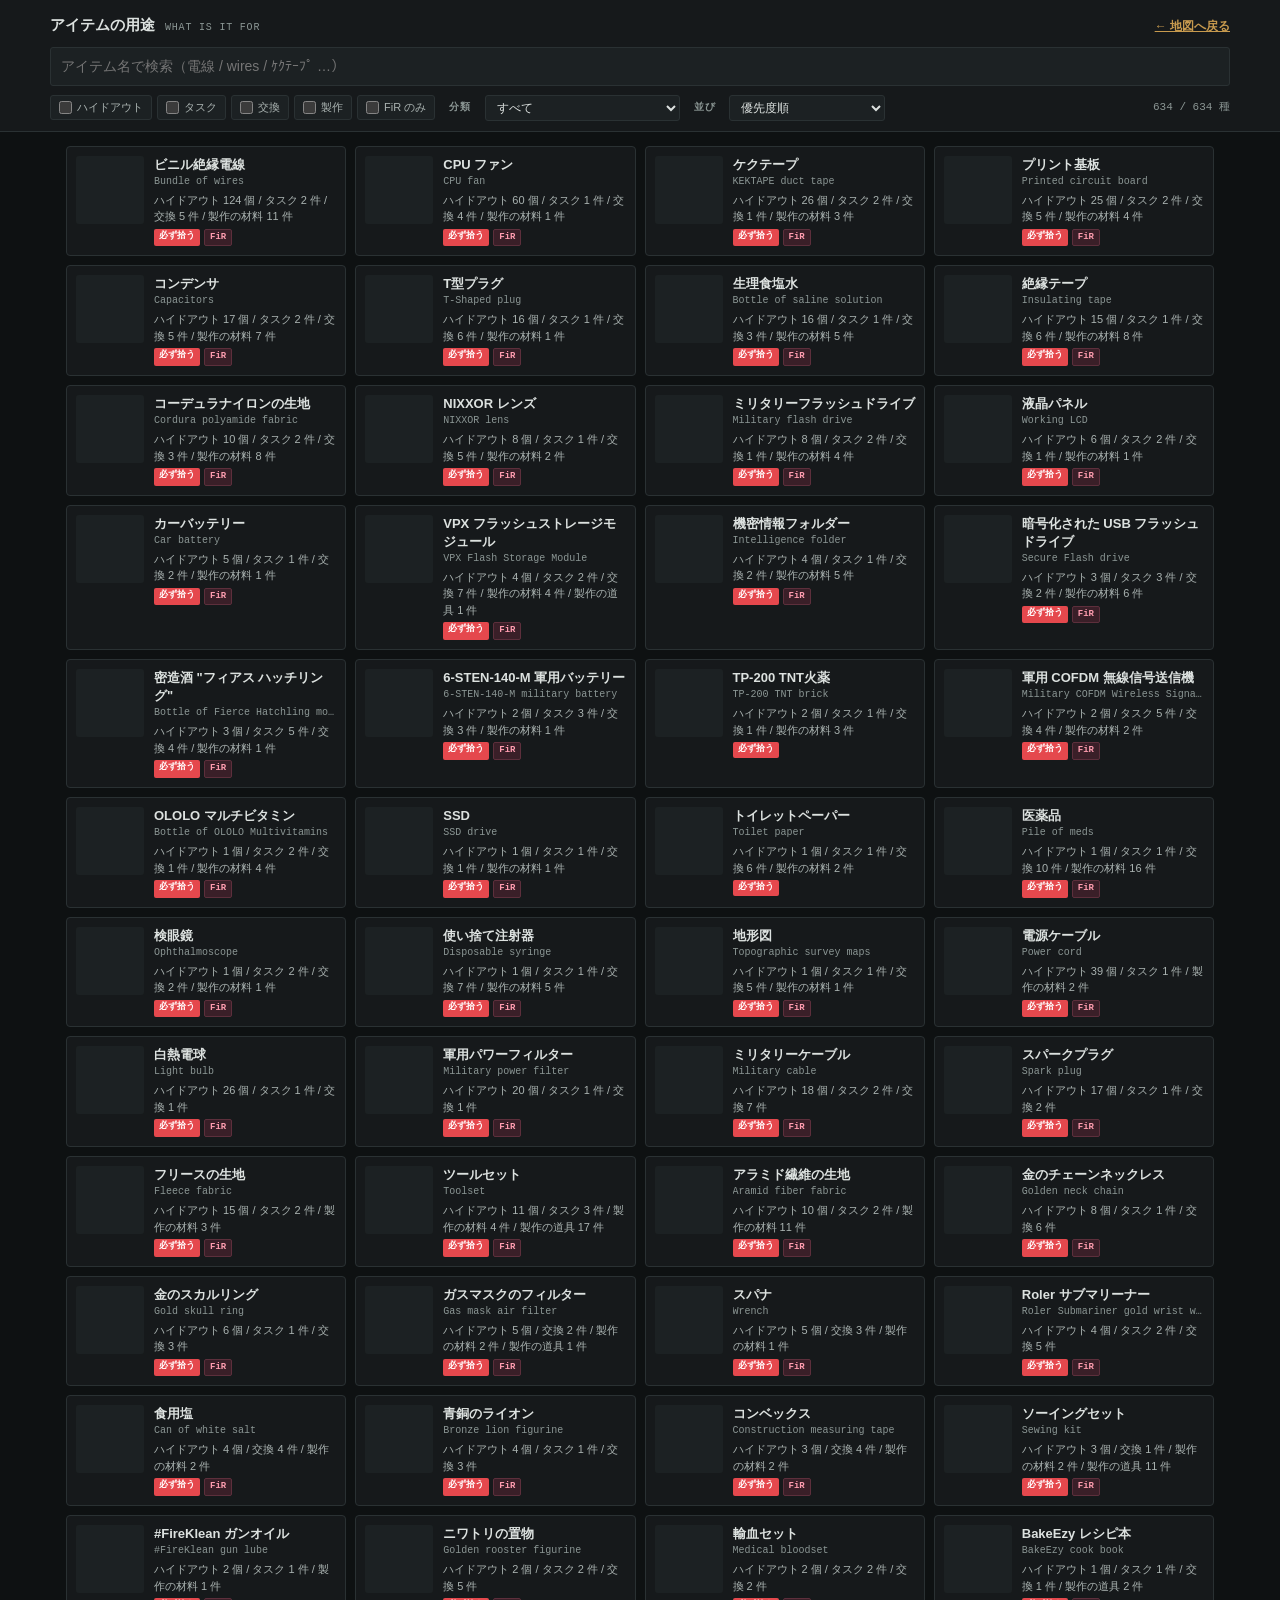
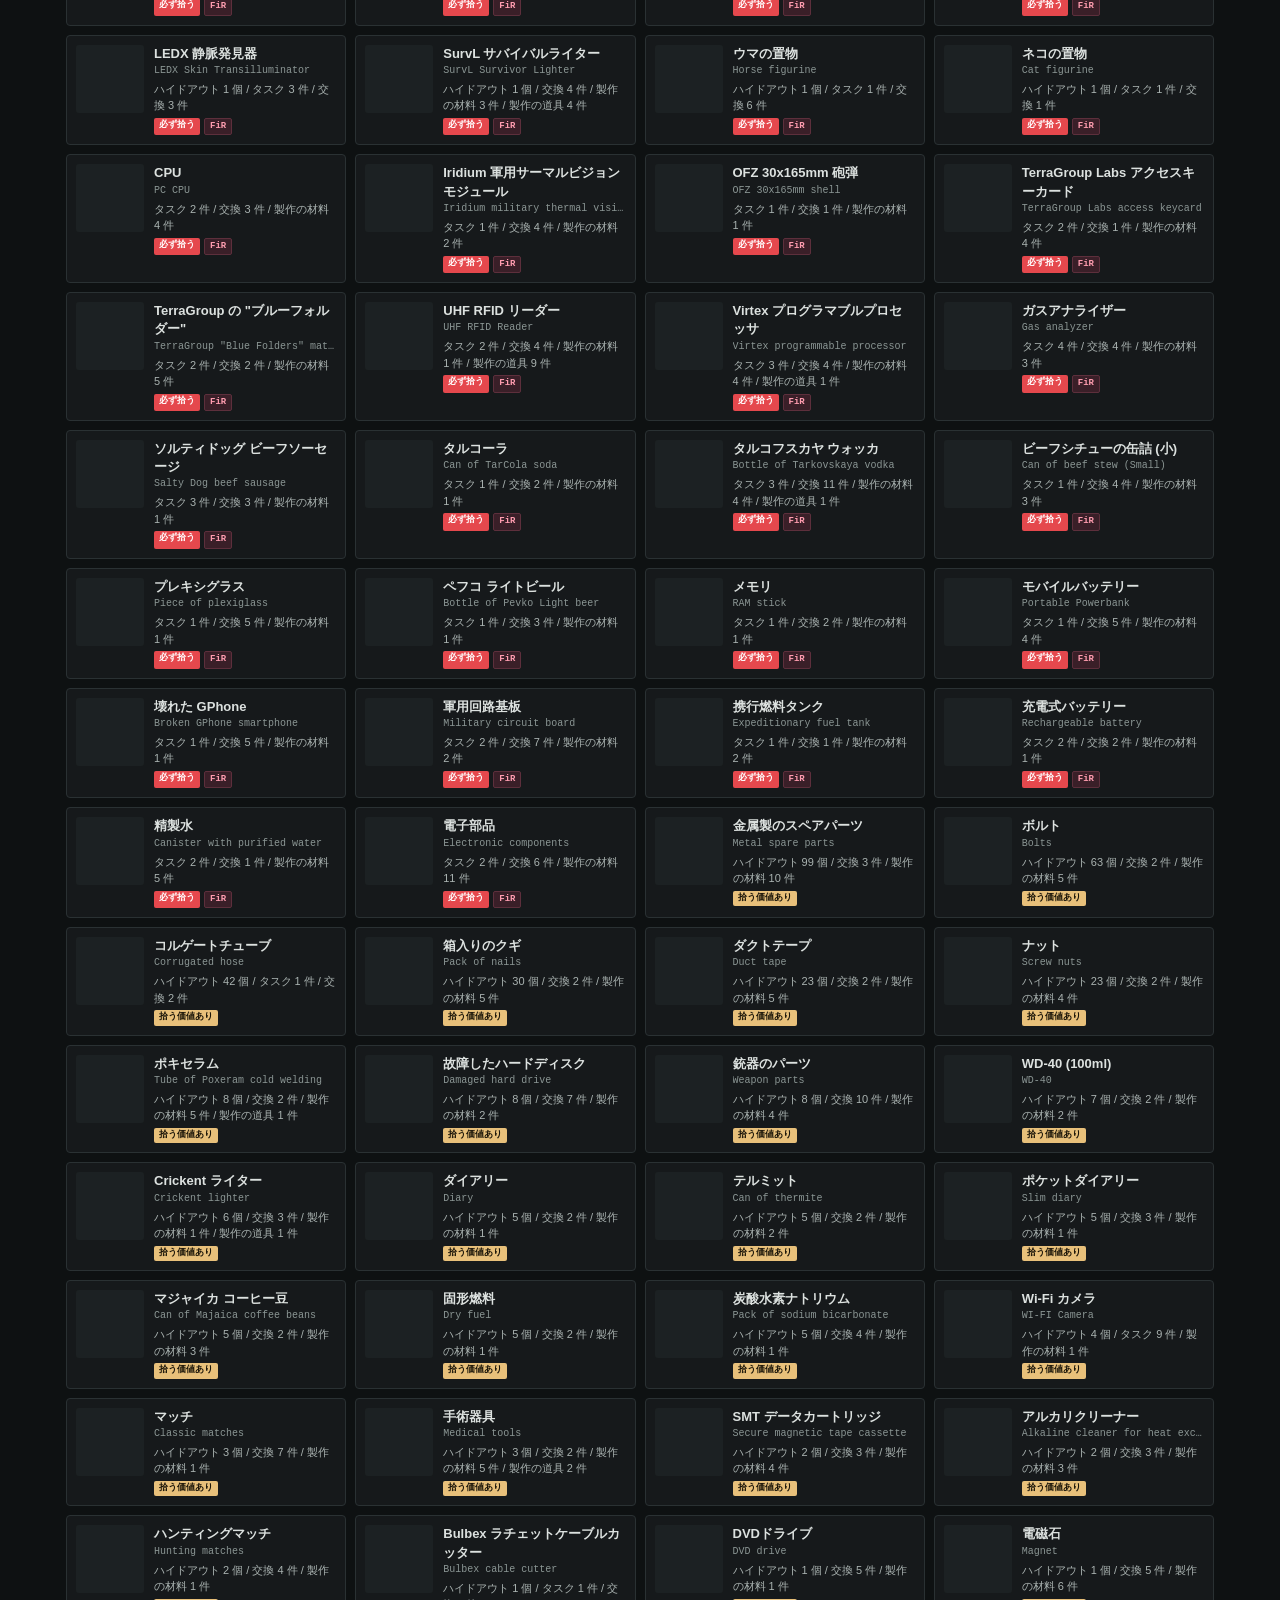
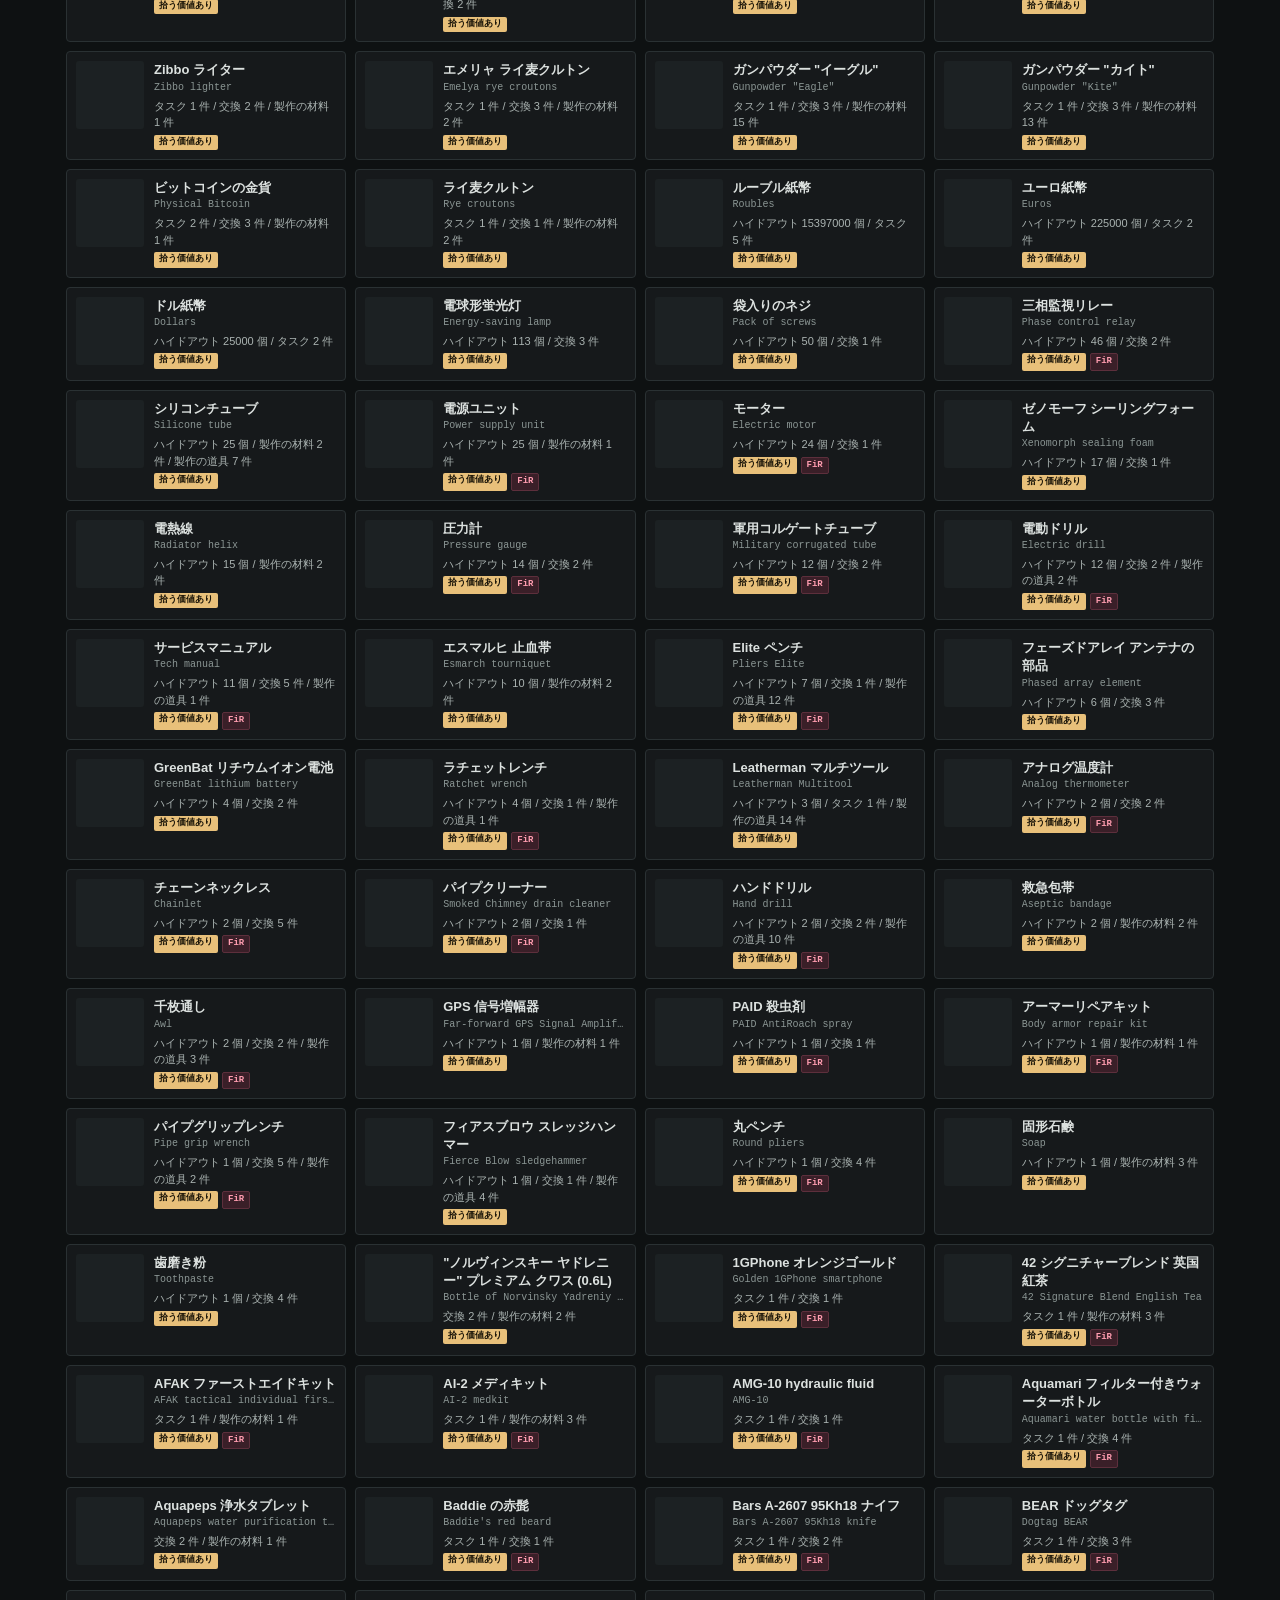
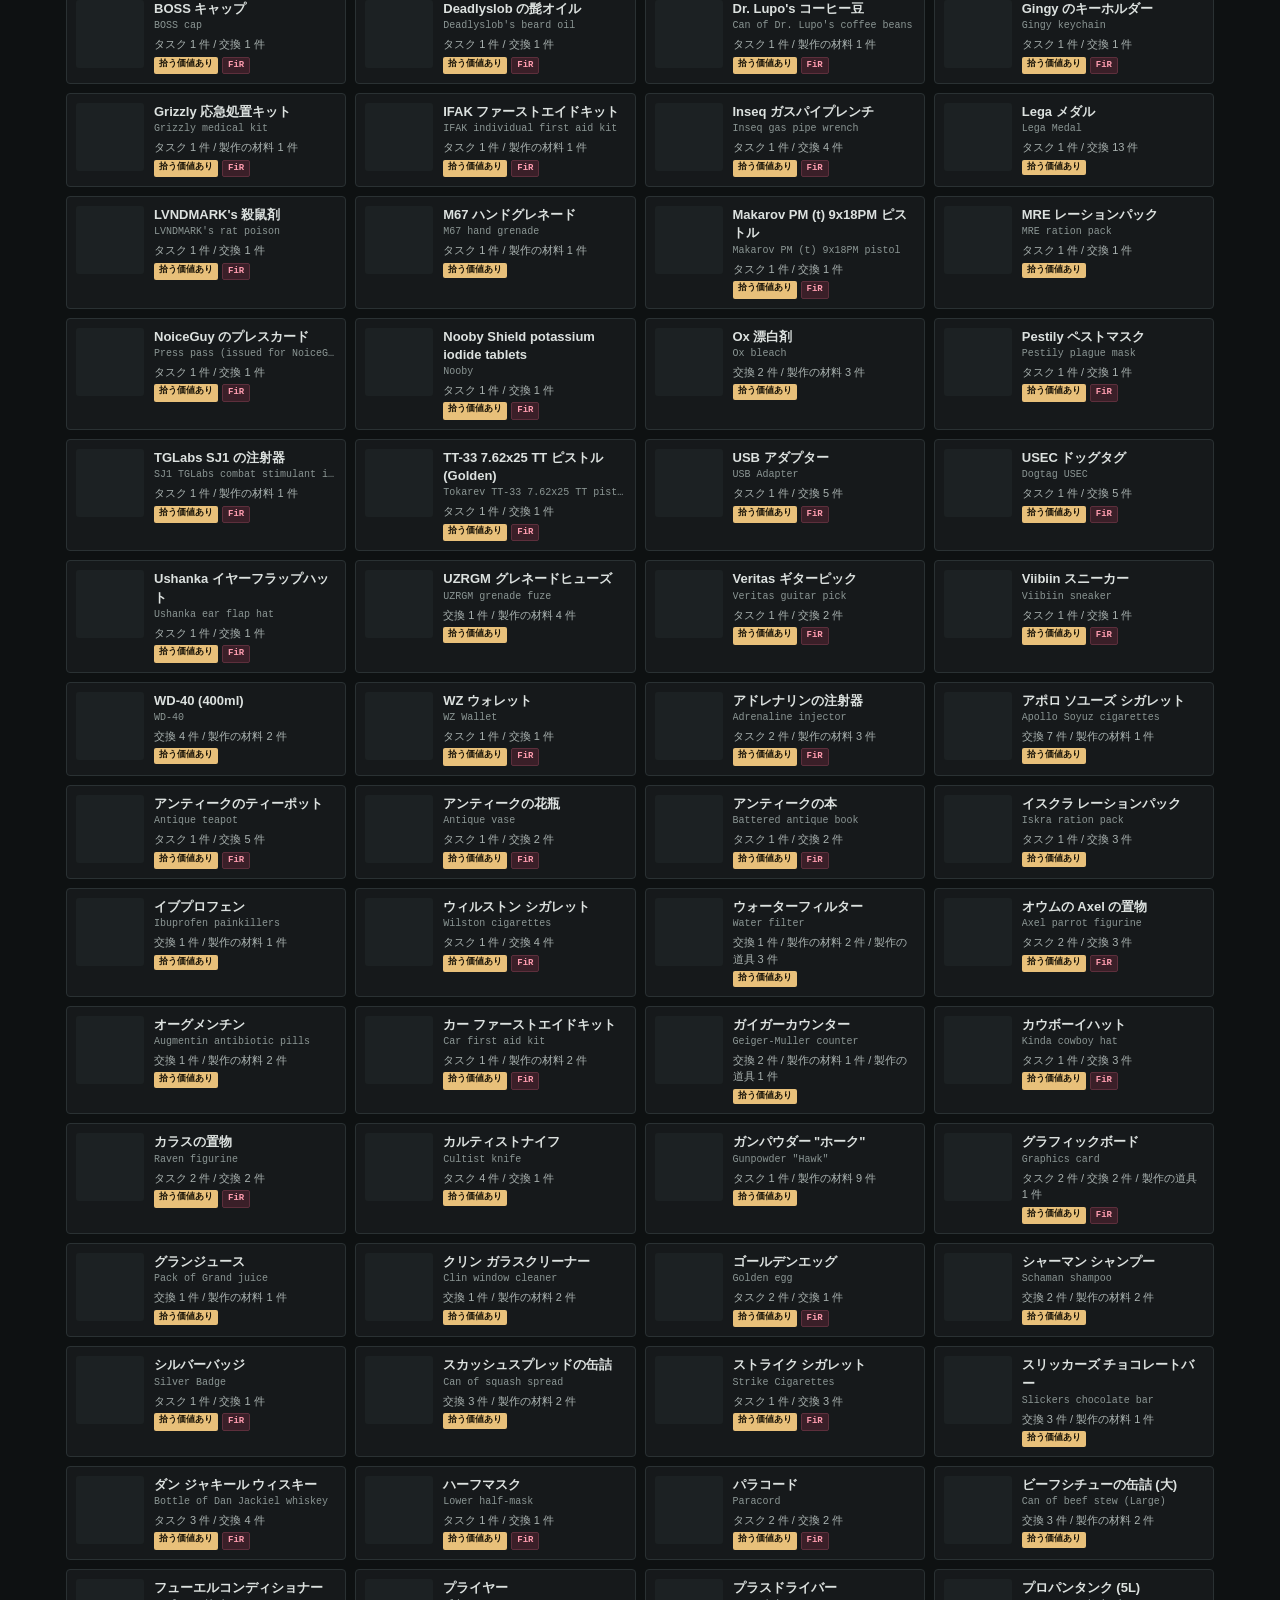
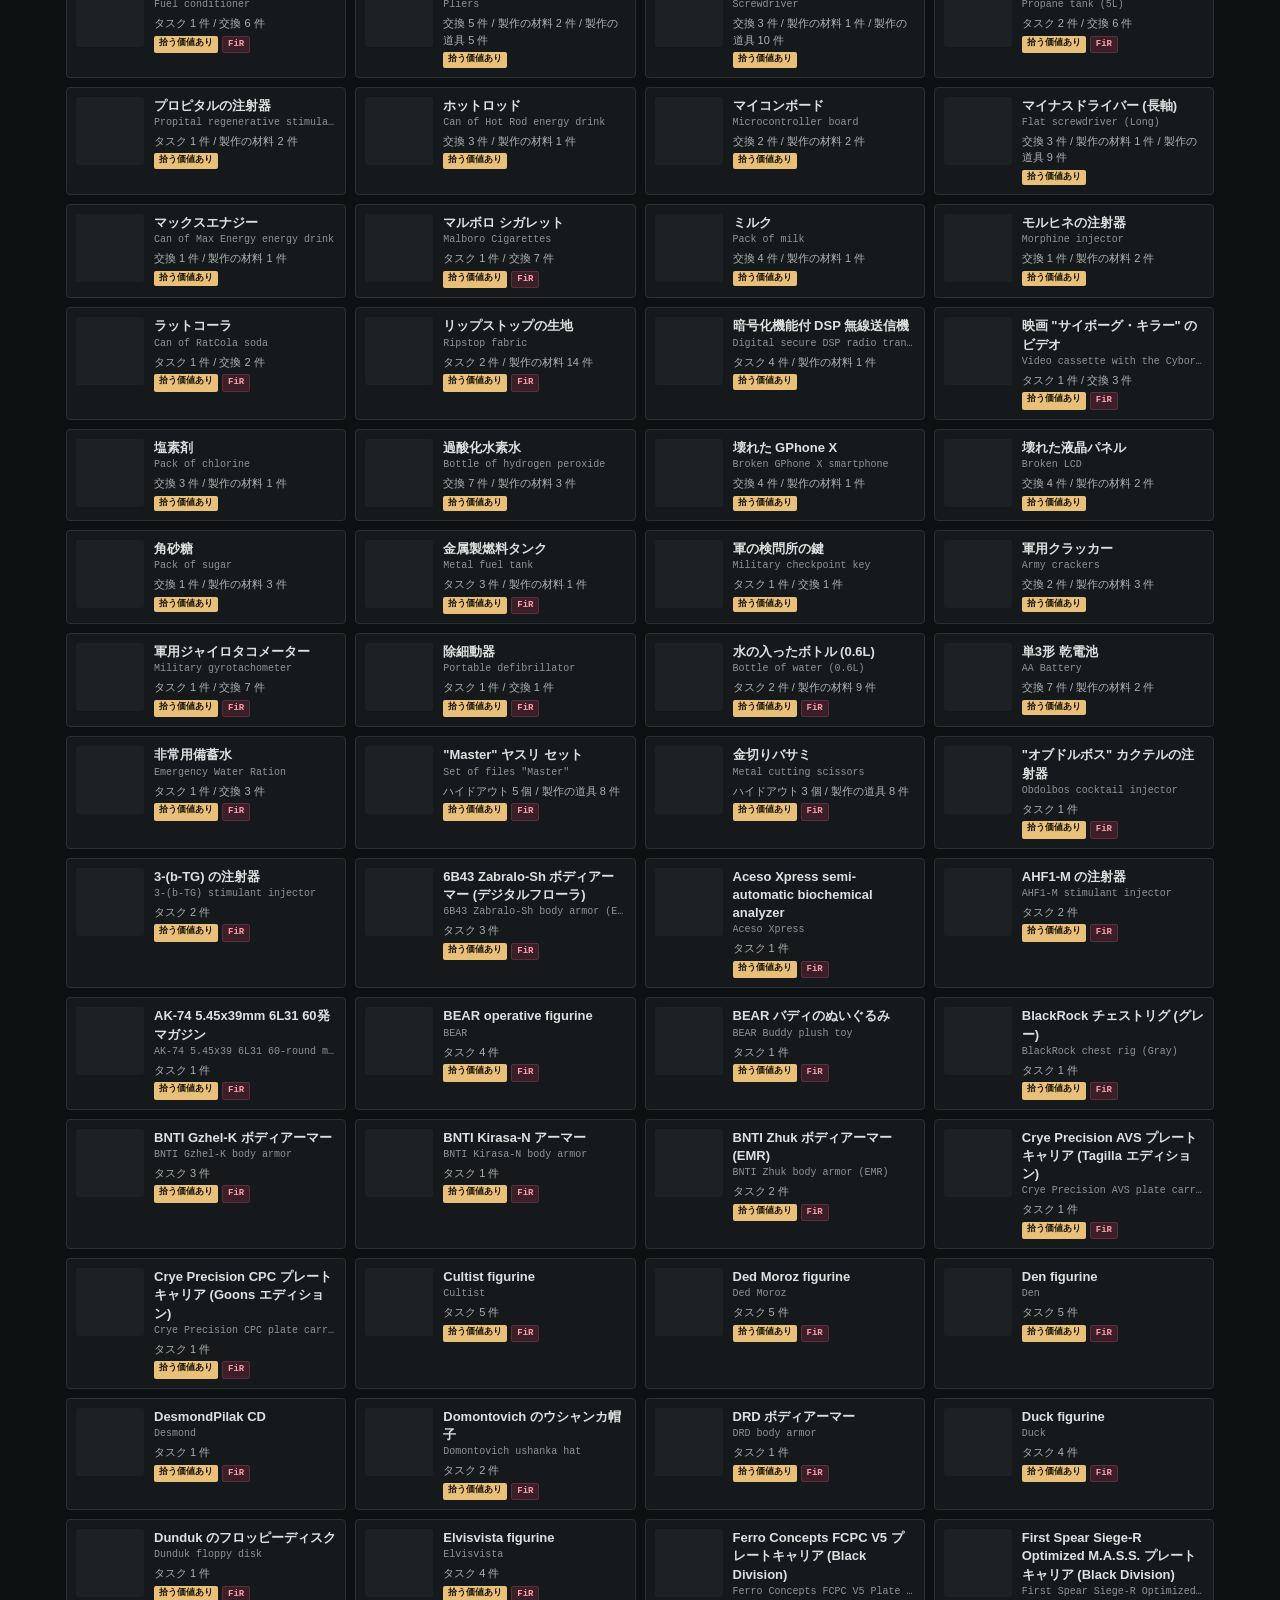
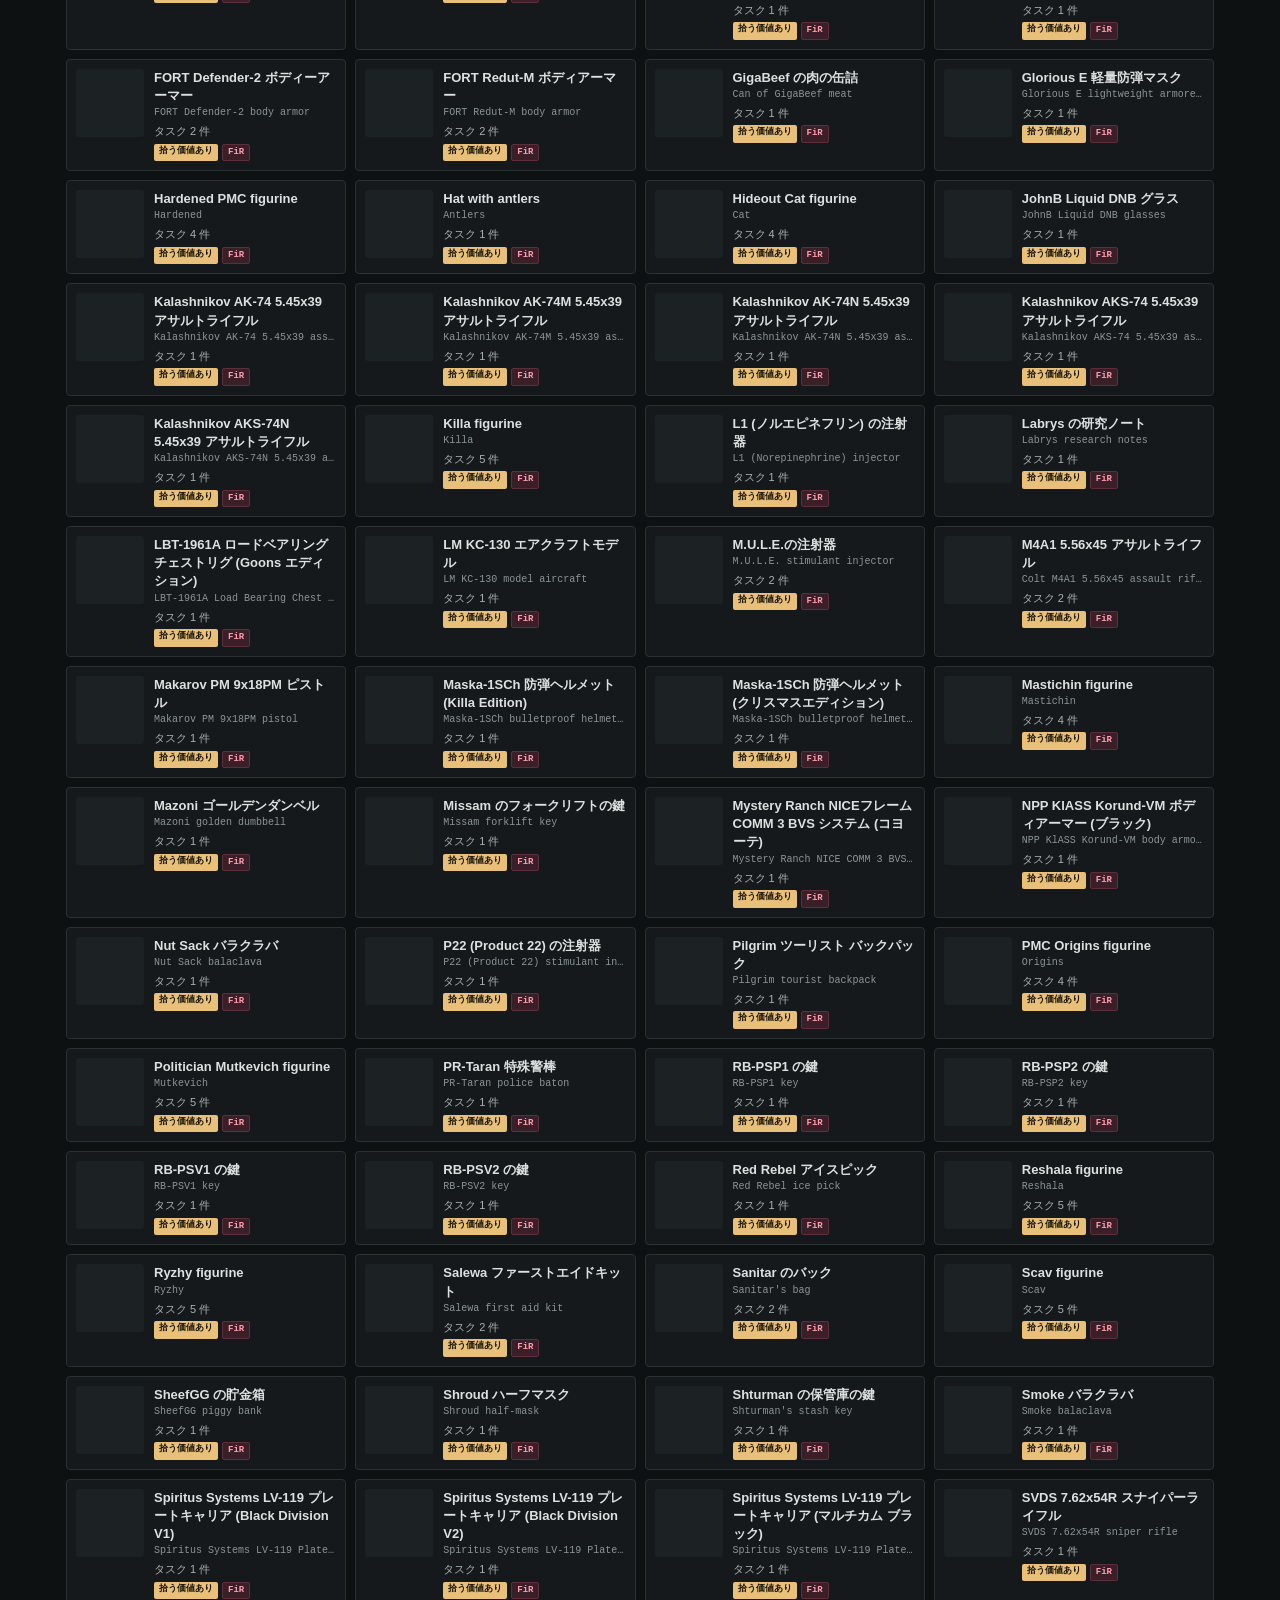
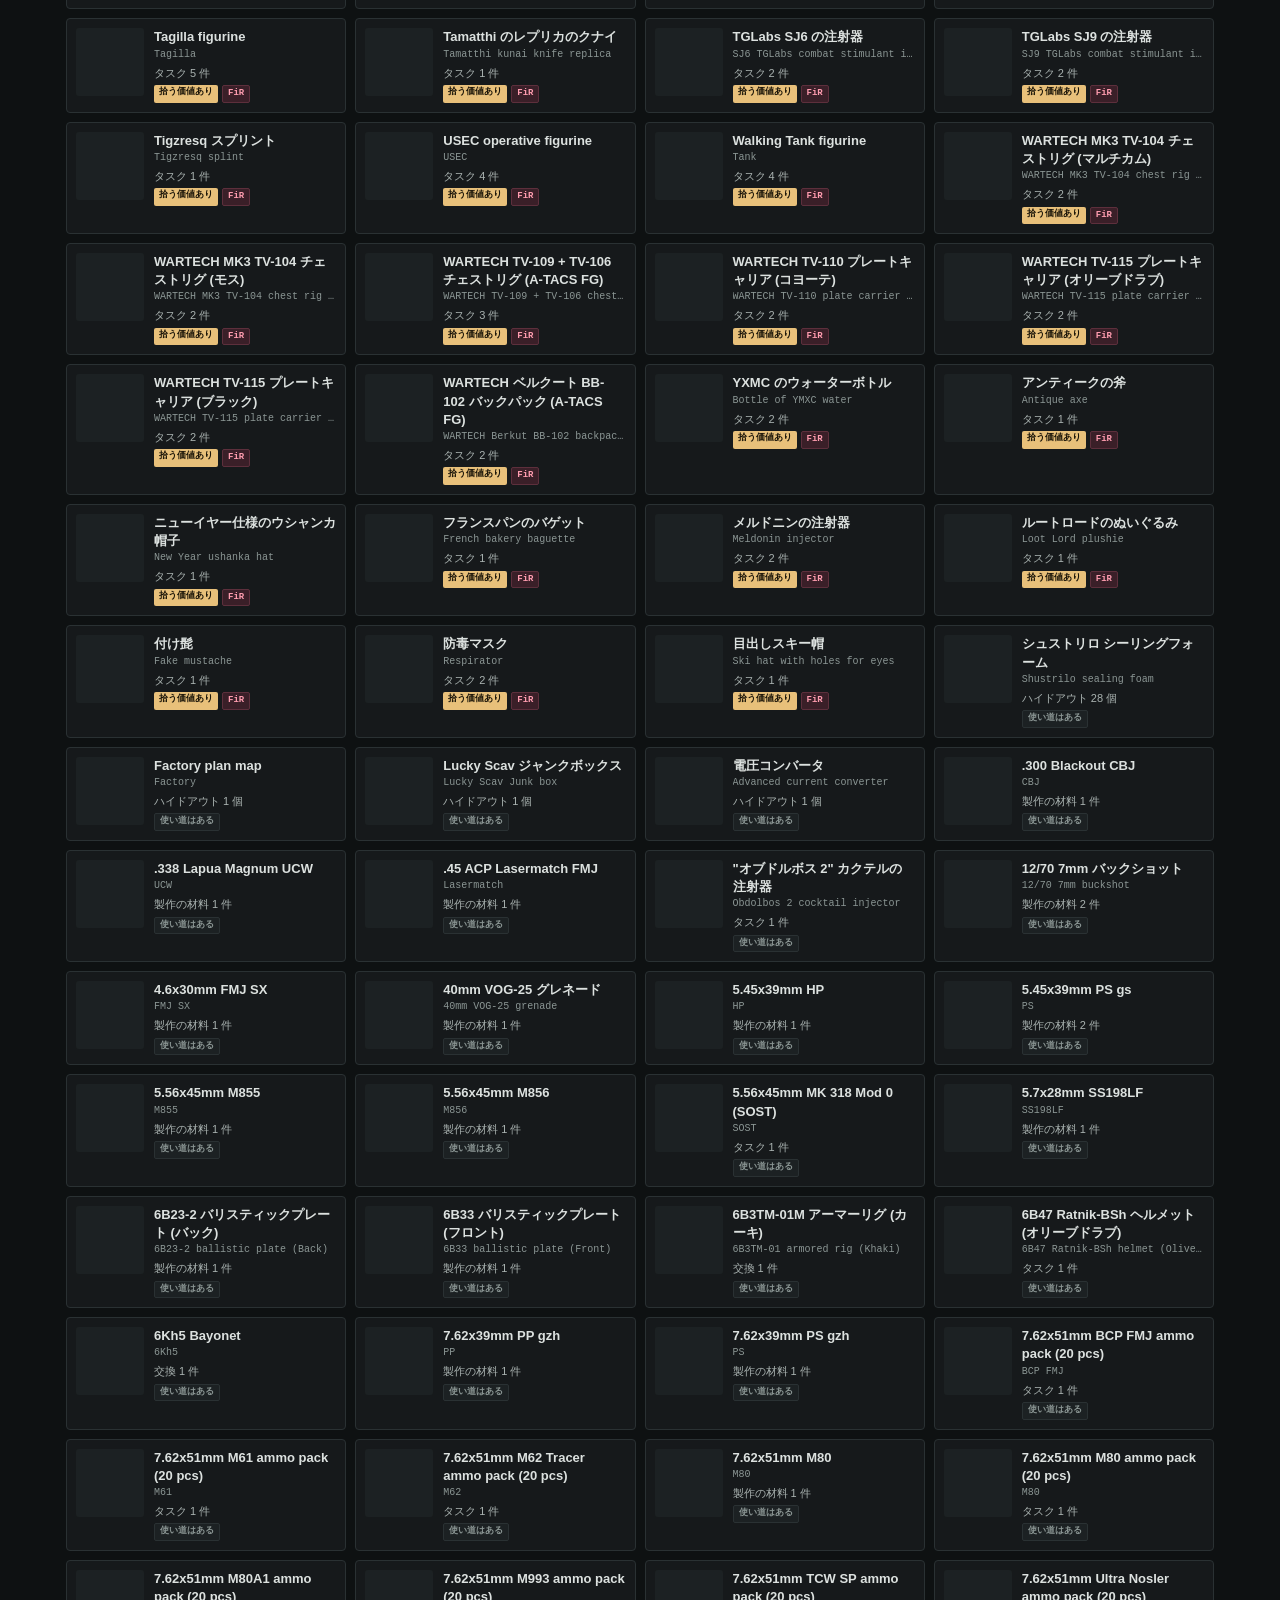
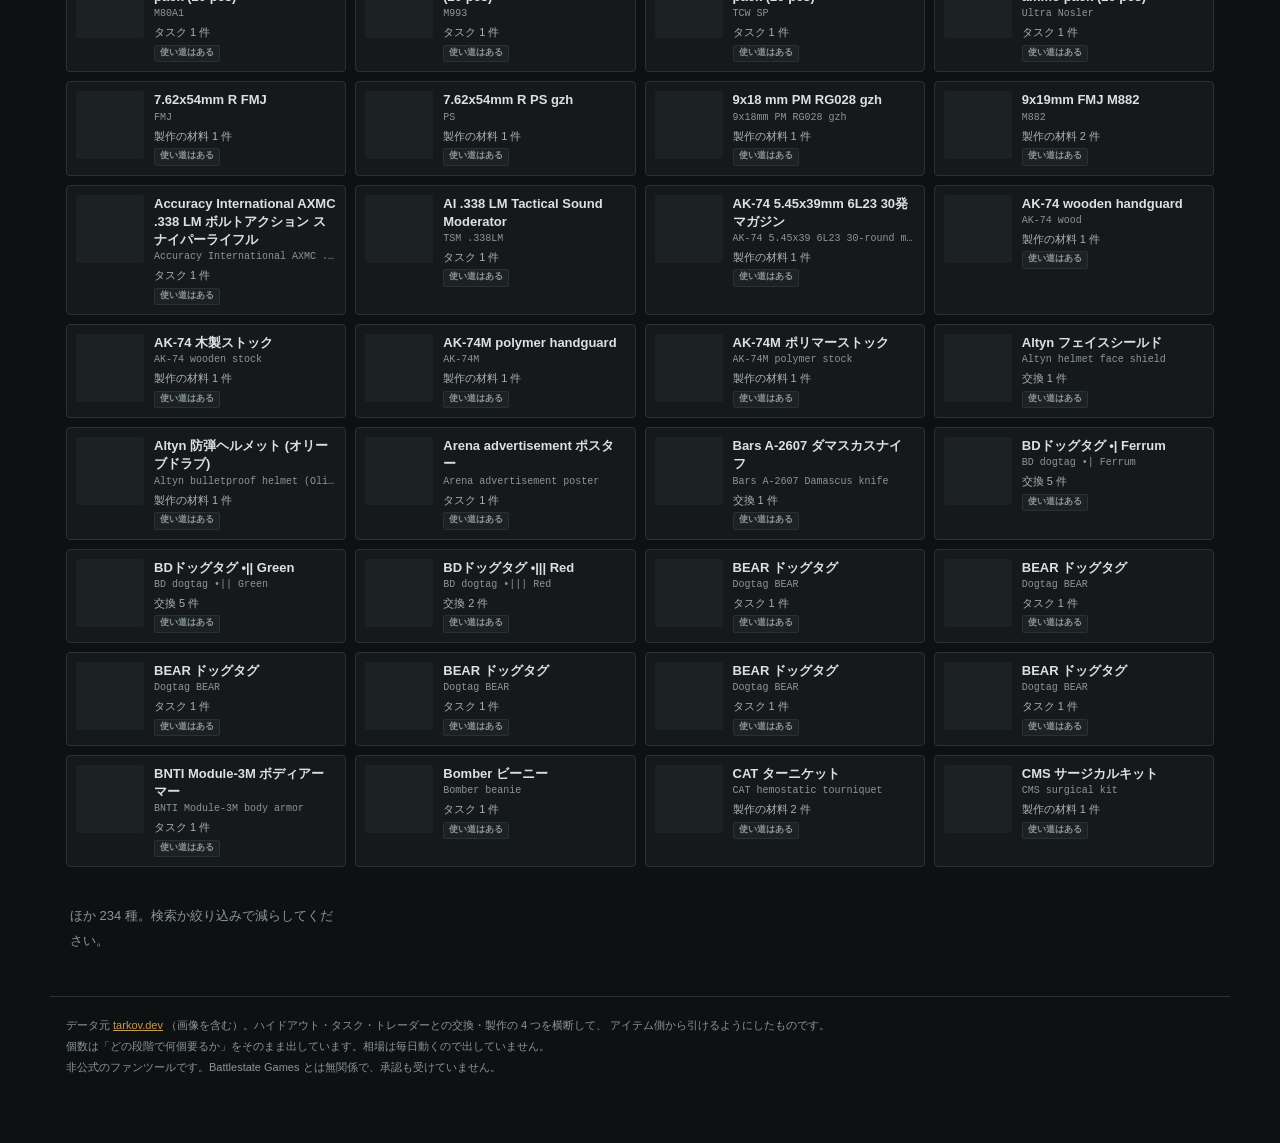
==== items.html @ 7c2983d5 "アイテムの用途を画像つきの別ページに分けた 地図の脇に置くと情報が多すぎて両方が読みにくい、という指摘。 items.html に分け、画像も出すようにした。  ## items.html  - 画像" ====
<!doctype html>
<html lang="ja">
<head>
<meta charset="utf-8">
<meta name="viewport" content="width=device-width, initial-scale=1, viewport-fit=cover">
<title>アイテムの用途 — EFT 測位クライアント</title>
<meta name="theme-color" content="#0e1112">
<link rel="icon" href="./icons/icon-192.png">
<link rel="manifest" href="./manifest.webmanifest">
<style>
:root {
  --bg: #0e1112; --panel: #16191b; --panel-2: #1c2123; --rule: #2a3133;
  --ink: #dce1df; --ink-2: #aab3b1; --muted: #8b9694;
  --accent: #c79a4e; --ok: #7fa877; --warn: #c9776c; --info: #7fa6c4;
  --mono: "IBM Plex Mono", "SFMono-Regular", Consolas, monospace;
  --sans: "Hiragino Kaku Gothic ProN", "Yu Gothic", "Meiryo", sans-serif;
  color-scheme: dark;
}
* { box-sizing: border-box; }
html, body { margin: 0; }
body {
  background: var(--bg); color: var(--ink); font: 13px/1.7 var(--sans);
  padding: 0 0 48px;
}
a { color: var(--accent); }

/* ------------------------------------------------------------ 見出し */
header {
  position: sticky; top: 0; z-index: 20; background: var(--panel);
  border-bottom: 1px solid var(--rule); padding: 12px 16px 10px;
}
.wrap { max-width: 1180px; margin: 0 auto; }
h1 { margin: 0; font-size: 15px; font-weight: 600; display: flex; gap: 10px;
     align-items: baseline; flex-wrap: wrap; }
h1 small { font: 400 10px/1.5 var(--mono); color: var(--muted);
           letter-spacing: .08em; text-transform: uppercase; }
h1 a.back { margin-left: auto; font-size: 12px; }

#q {
  width: 100%; margin-top: 9px; background: var(--panel-2); color: var(--ink);
  border: 1px solid var(--rule); border-radius: 3px; padding: 8px 10px;
  font: 14px/1.5 var(--sans);
}
#q:focus { outline: 1px solid var(--accent); }

.tools { display: flex; gap: 14px; flex-wrap: wrap; margin-top: 9px; align-items: center; }
.chips { display: flex; gap: 5px; flex-wrap: wrap; }
.chip {
  display: inline-flex; align-items: center; gap: 5px; cursor: pointer;
  background: var(--panel-2); border: 1px solid var(--rule); border-radius: 3px;
  padding: 3px 8px; font: 11px/1.6 var(--sans); color: var(--ink-2);
}
.chip input { margin: 0; accent-color: var(--accent); }
.chip:has(input:checked) { border-color: var(--accent); color: var(--accent); }
.tools label.sel { font: 600 10px/1.6 var(--mono); letter-spacing: .08em; color: var(--muted); }
select {
  background: var(--panel-2); color: var(--ink); border: 1px solid var(--rule);
  border-radius: 3px; padding: 4px 7px; font: 12px var(--sans); max-width: 210px;
}
#count { font: 11px/1.6 var(--mono); color: var(--muted); margin-left: auto; }

/* ------------------------------------------------------------ 一覧 */
main { max-width: 1180px; margin: 0 auto; padding: 14px 16px; }
#grid {
  display: grid; gap: 9px;
  grid-template-columns: repeat(auto-fill, minmax(260px, 1fr));
}
.card {
  display: grid; grid-template-columns: 68px 1fr; gap: 10px; text-align: left;
  background: var(--panel); border: 1px solid var(--rule); border-radius: 4px;
  padding: 9px; cursor: pointer; color: var(--ink); font: inherit;
}
.card:hover { border-color: var(--accent); }
.card .pic {
  width: 68px; height: 68px; display: grid; place-items: center;
  background: var(--panel-2); border-radius: 3px; overflow: hidden;
}
.card .pic img { max-width: 100%; max-height: 100%; display: block; }
/* span を並べているので、block にしないと 1 行に繋がってしまう */
.card > span:last-child { min-width: 0; }
.card .nm { display: block; font-size: 13px; font-weight: 600; line-height: 1.4; }
.card .en { display: block; font: 10px/1.5 var(--mono); color: var(--muted);
            overflow: hidden; text-overflow: ellipsis; white-space: nowrap; }
.card .use { display: block; font-size: 11px; color: var(--ink-2);
             margin-top: 3px; line-height: 1.5; }
.card .tags { display: flex; gap: 4px; flex-wrap: wrap; margin-top: 4px; }

.pri { font: 700 9px/1.5 var(--mono); padding: 1px 5px; border-radius: 2px; white-space: nowrap; }
.pri.p3 { background: #e5484d; color: #fff; }
.pri.p2 { background: #e8c07a; color: #1a1408; }
.pri.p1 { background: var(--panel-2); color: var(--muted); border: 1px solid var(--rule); }
.fir { font: 700 9px/1.5 var(--mono); padding: 1px 5px; border-radius: 2px;
       background: #3a1f28; color: #ff9db0; border: 1px solid #5d2f3c; }

.empty { color: var(--muted); padding: 28px 4px; line-height: 1.9; }

/* ------------------------------------------------------------ 詳細 */
#detail[hidden] { display: none; }
#detail {
  position: fixed; inset: 0; z-index: 40; background: rgba(6,8,9,.72);
  display: grid; place-items: center; padding: 20px;
}
#panel {
  background: var(--panel); border: 1px solid var(--rule); border-radius: 6px;
  max-width: 620px; width: 100%; max-height: 86vh; overflow-y: auto;
  box-shadow: 0 18px 48px rgba(0,0,0,.6);
}
#panel .top { display: grid; grid-template-columns: 96px 1fr auto; gap: 13px;
              padding: 15px; border-bottom: 1px solid var(--rule); align-items: start; }
#panel .top .pic { width: 96px; height: 96px; display: grid; place-items: center;
                   background: var(--panel-2); border-radius: 4px; overflow: hidden; }
#panel .top .pic img { max-width: 100%; max-height: 100%; }
#panel h2 { margin: 0 0 3px; font-size: 17px; font-weight: 600; }
#panel .en2 { font: 11px/1.6 var(--mono); color: var(--muted); }
#panel .top .tags { margin-top: 6px; display: flex; gap: 5px; flex-wrap: wrap; }
#close { background: transparent; border: 1px solid var(--rule); border-radius: 3px;
         color: var(--muted); cursor: pointer; padding: 3px 9px; font: 15px/1.2 var(--mono); }
#close:hover { color: var(--ink); border-color: var(--muted); }

#panel .body { padding: 4px 15px 15px; }
#panel section { margin-top: 13px; }
#panel section > h3 {
  margin: 0 0 4px; font: 600 10px/1.7 var(--mono); letter-spacing: .1em;
  color: var(--muted); border-bottom: 1px solid var(--rule); padding-bottom: 3px;
}
#panel section > h3 b { color: var(--accent); font-weight: 700; }
#panel ul { margin: 0; padding: 0; list-style: none; }
#panel li { display: grid; grid-template-columns: 1fr auto; gap: 10px;
            padding: 3px 0; border-bottom: 1px dotted var(--rule); font-size: 12.5px; }
#panel li:last-child { border-bottom: 0; }
#panel li .c { font: 600 12px/1.6 var(--mono); color: var(--accent); white-space: nowrap; }
#panel .note { color: var(--muted); font-size: 11.5px; margin-top: 10px; line-height: 1.8; }
#panel .wikilink { display: inline-block; margin-top: 11px; font-size: 12px; }

footer { max-width: 1180px; margin: 0 auto; padding: 18px 16px;
         color: var(--muted); font-size: 11px; line-height: 1.9;
         border-top: 1px solid var(--rule); }

@media (max-width: 560px) {
  #grid { grid-template-columns: 1fr; }
  #panel .top { grid-template-columns: 72px 1fr auto; }
  #panel .top .pic { width: 72px; height: 72px; }
}
</style>
</head>
<body>

<header>
  <div class="wrap">
    <h1>アイテムの用途<small>what is it for</small>
      <a class="back" href="./index.html">← 地図へ戻る</a></h1>
    <input type="search" id="q" autocomplete="off"
           placeholder="アイテム名で検索（電線 / wires / ｹｸﾃｰﾌﾟ …）">
    <div class="tools">
      <div class="chips" id="useFilter">
        <label class="chip"><input type="checkbox" value="h"><span>ハイドアウト</span></label>
        <label class="chip"><input type="checkbox" value="t"><span>タスク</span></label>
        <label class="chip"><input type="checkbox" value="b"><span>交換</span></label>
        <label class="chip"><input type="checkbox" value="c"><span>製作</span></label>
        <label class="chip"><input type="checkbox" value="fir"><span>FiR のみ</span></label>
      </div>
      <label class="sel" for="cat">分類</label>
      <select id="cat"><option value="">すべて</option></select>
      <label class="sel" for="sort">並び</label>
      <select id="sort">
        <option value="pri">優先度順</option>
        <option value="hideout">ハイドアウトで要る数</option>
        <option value="task">タスクの件数</option>
        <option value="name">名前順</option>
      </select>
      <span id="count"></span>
    </div>
  </div>
</header>

<main>
  <div id="grid"></div>
  <div id="empty" class="empty" hidden></div>
</main>

<footer>
  データ元 <a href="https://tarkov.dev/" target="_blank" rel="noopener noreferrer">tarkov.dev</a>
  （画像を含む）。ハイドアウト・タスク・トレーダーとの交換・製作の 4 つを横断して、
  アイテム側から引けるようにしたものです。<br>
  個数は「どの段階で何個要るか」をそのまま出しています。相場は毎日動くので出していません。<br>
  非公式のファンツールです。Battlestate Games とは無関係で、承認も受けていません。
</footer>

<div id="detail" hidden>
  <div id="panel" role="dialog" aria-modal="true" aria-labelledby="dtitle"></div>
</div>

<script type="module" src="./src/app/items-page.js"></script>
</body>
</html>
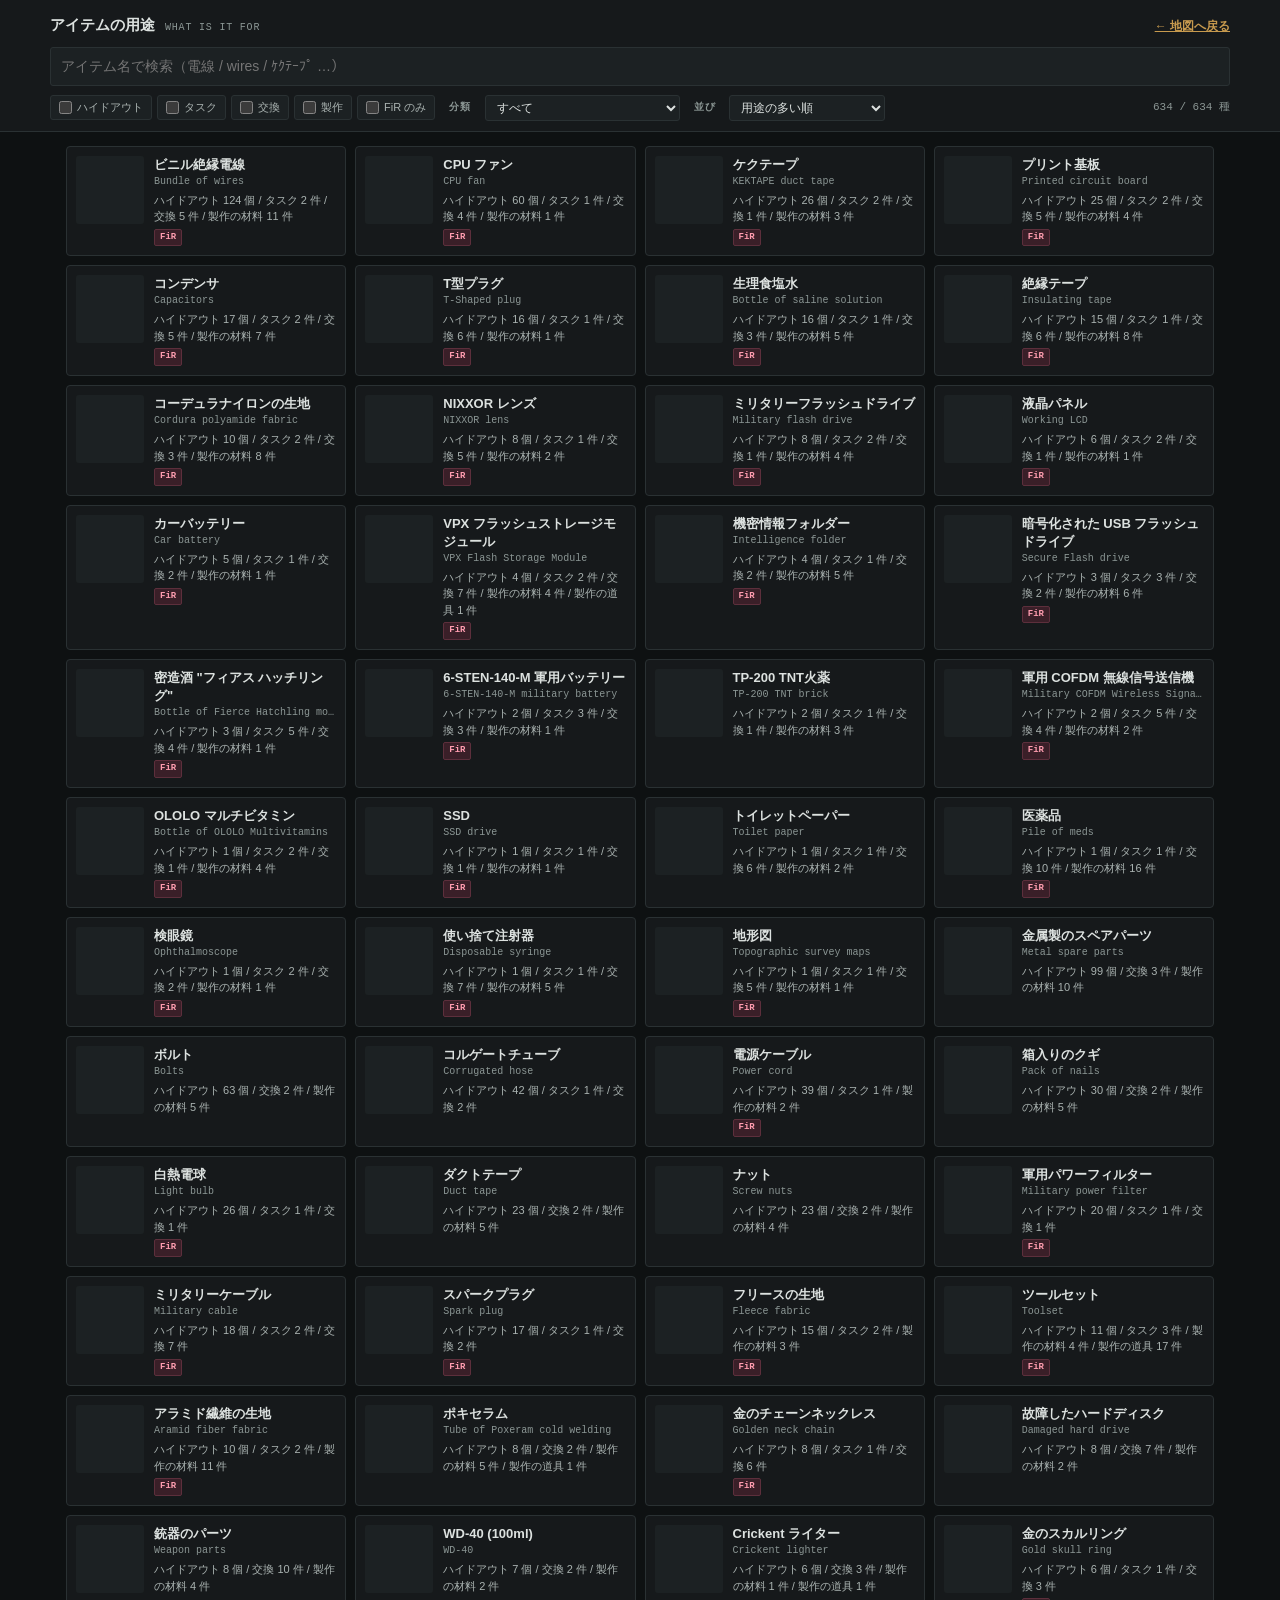
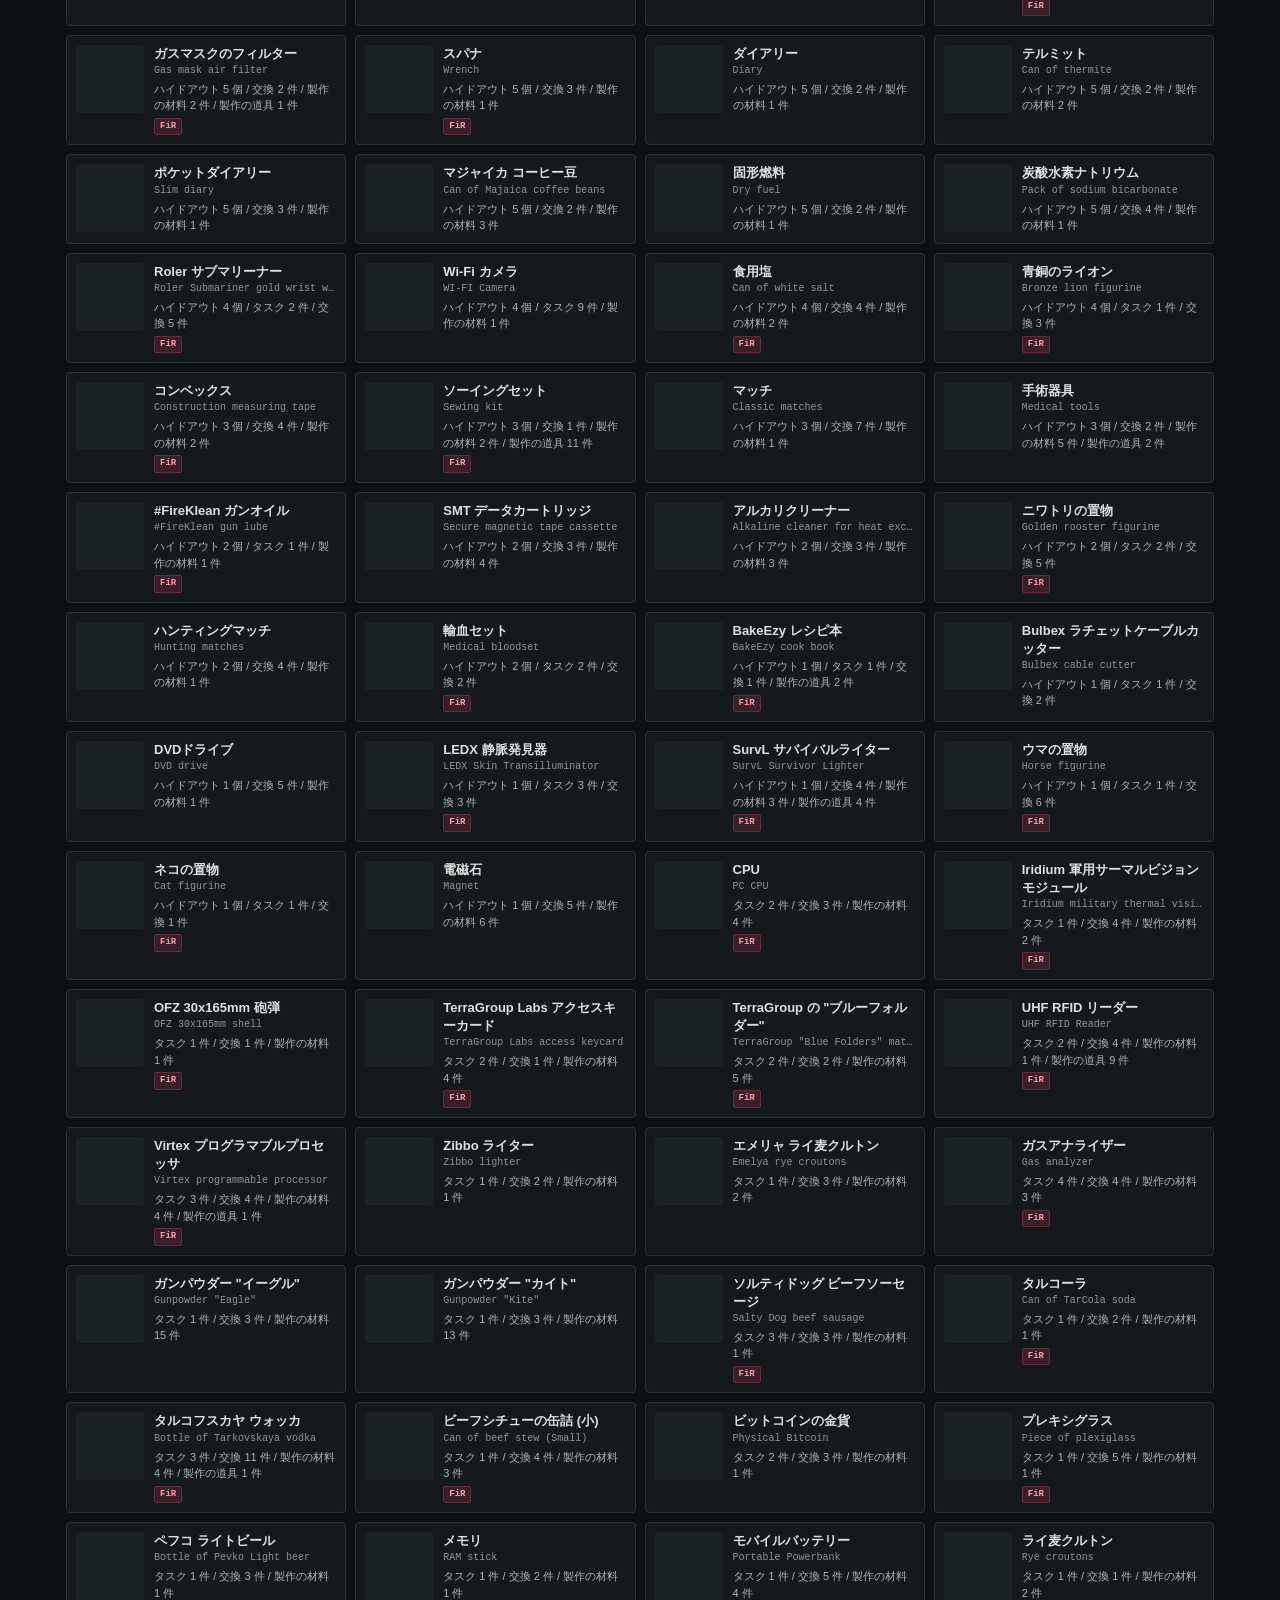
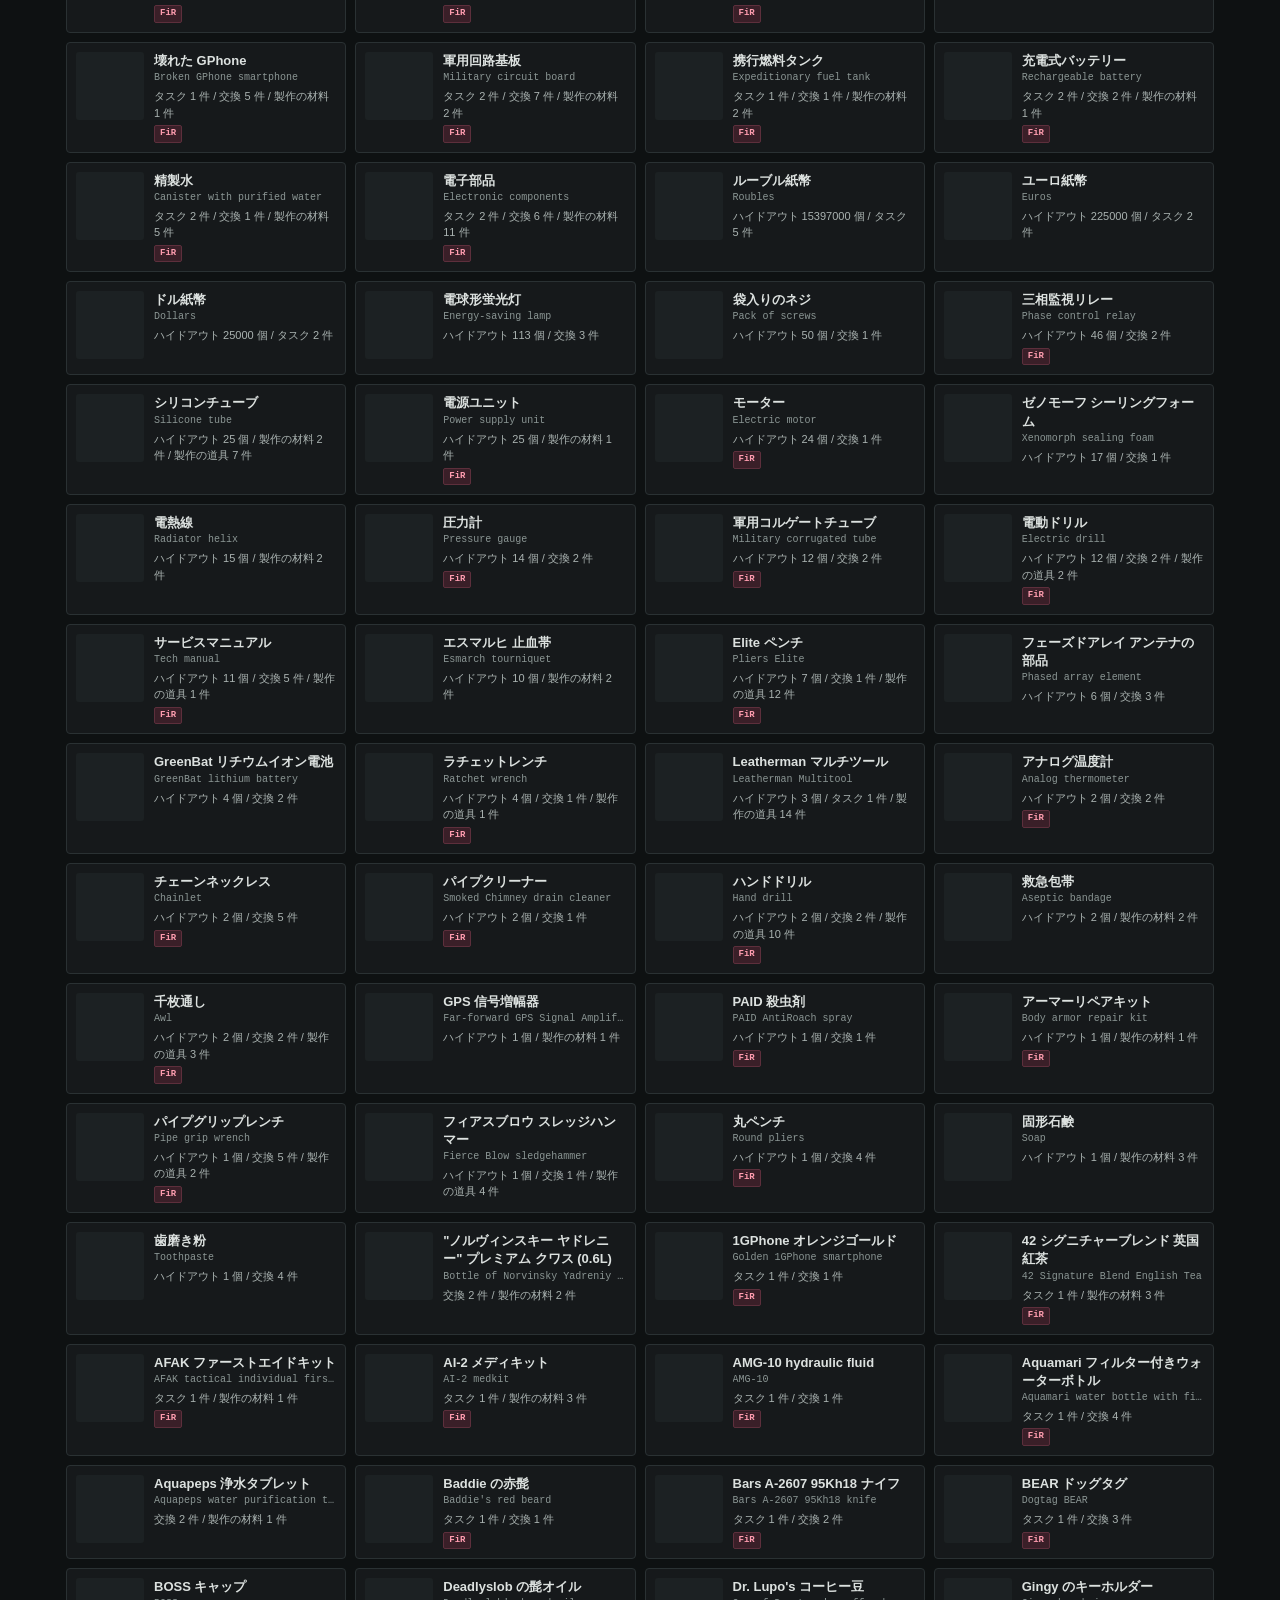
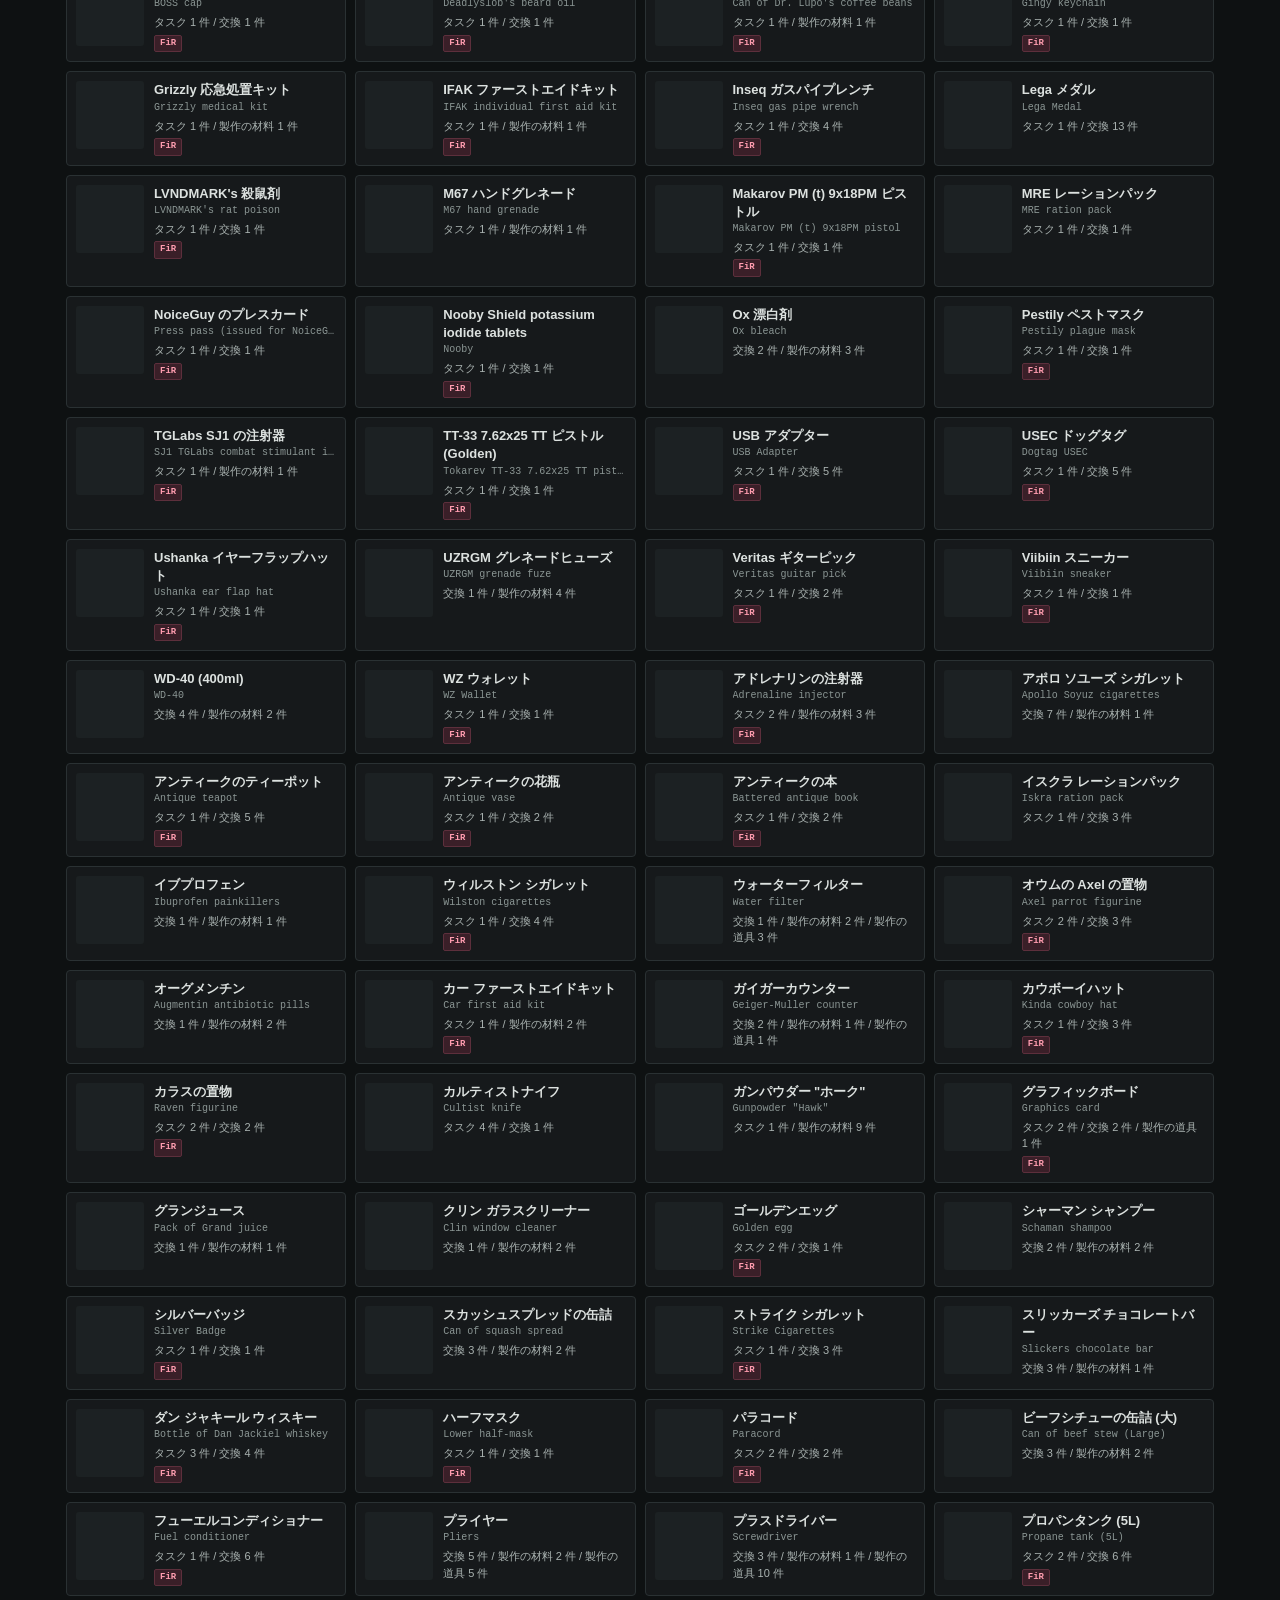
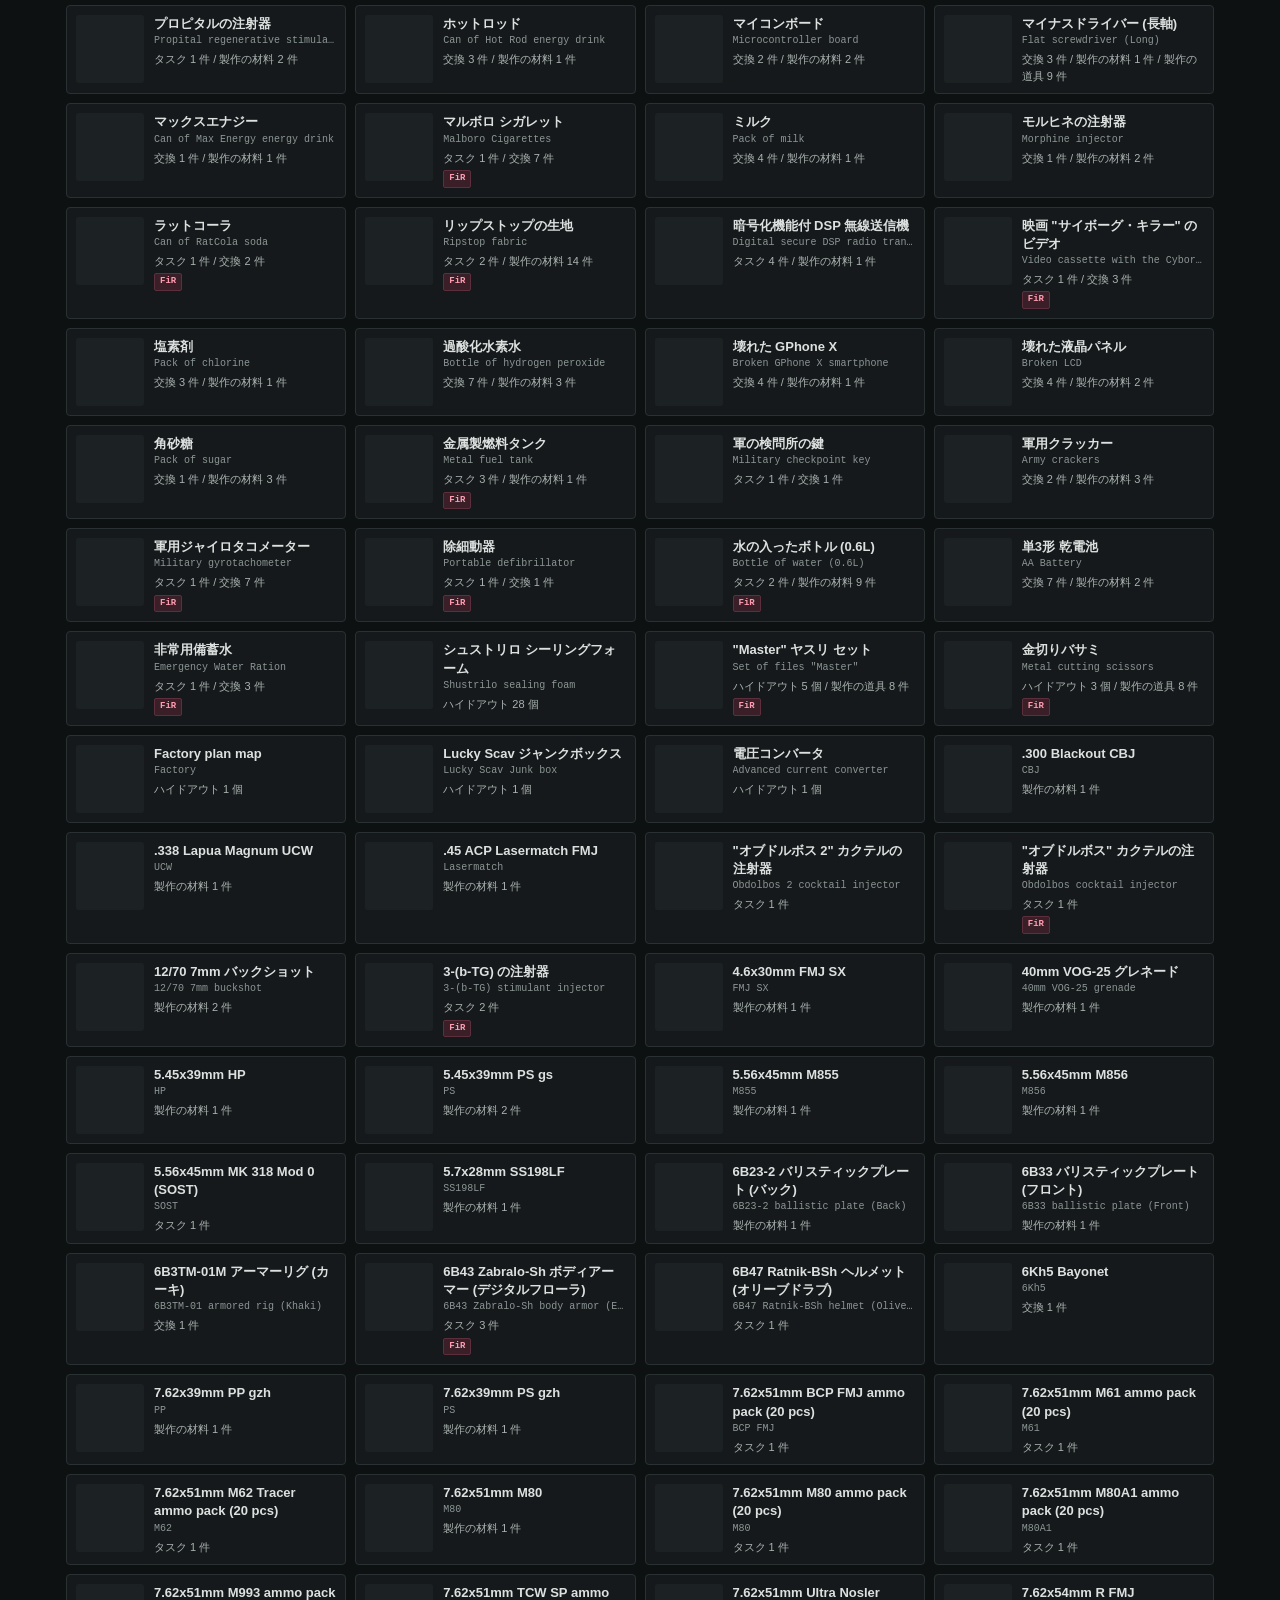
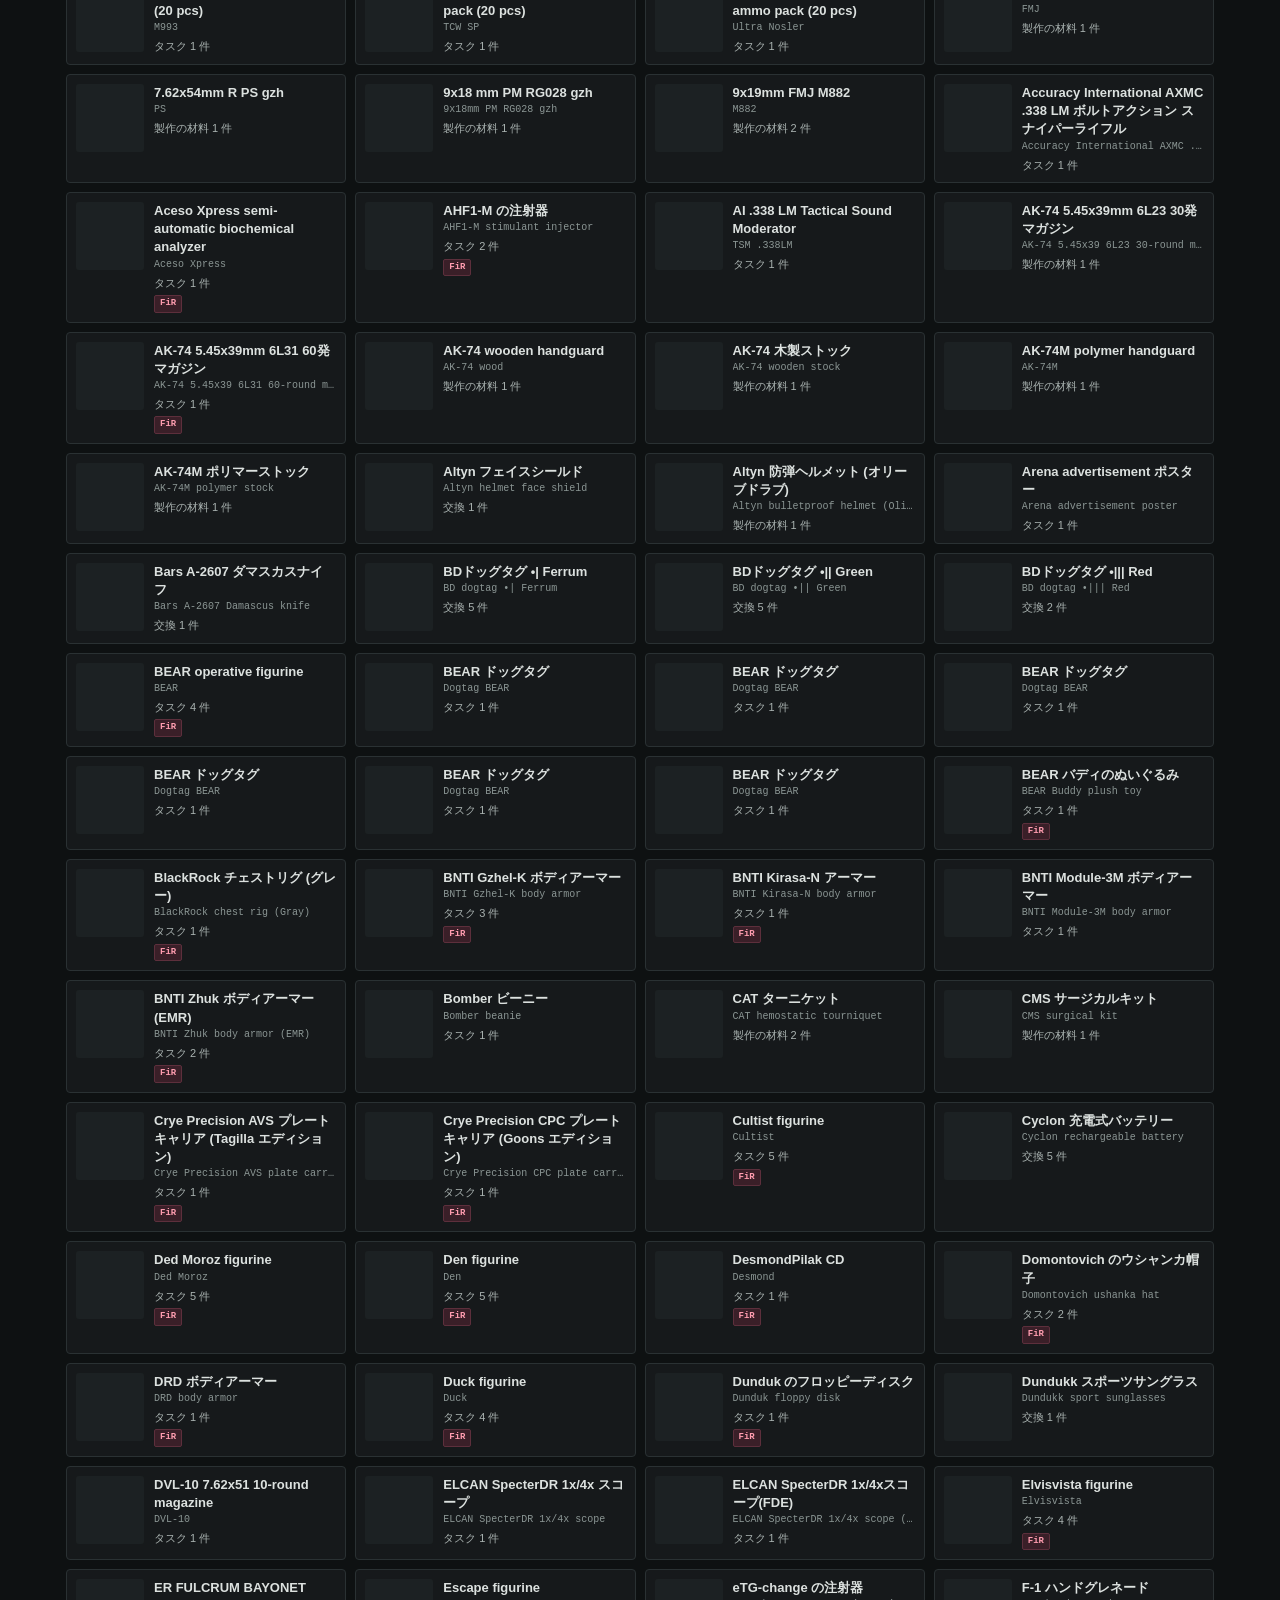
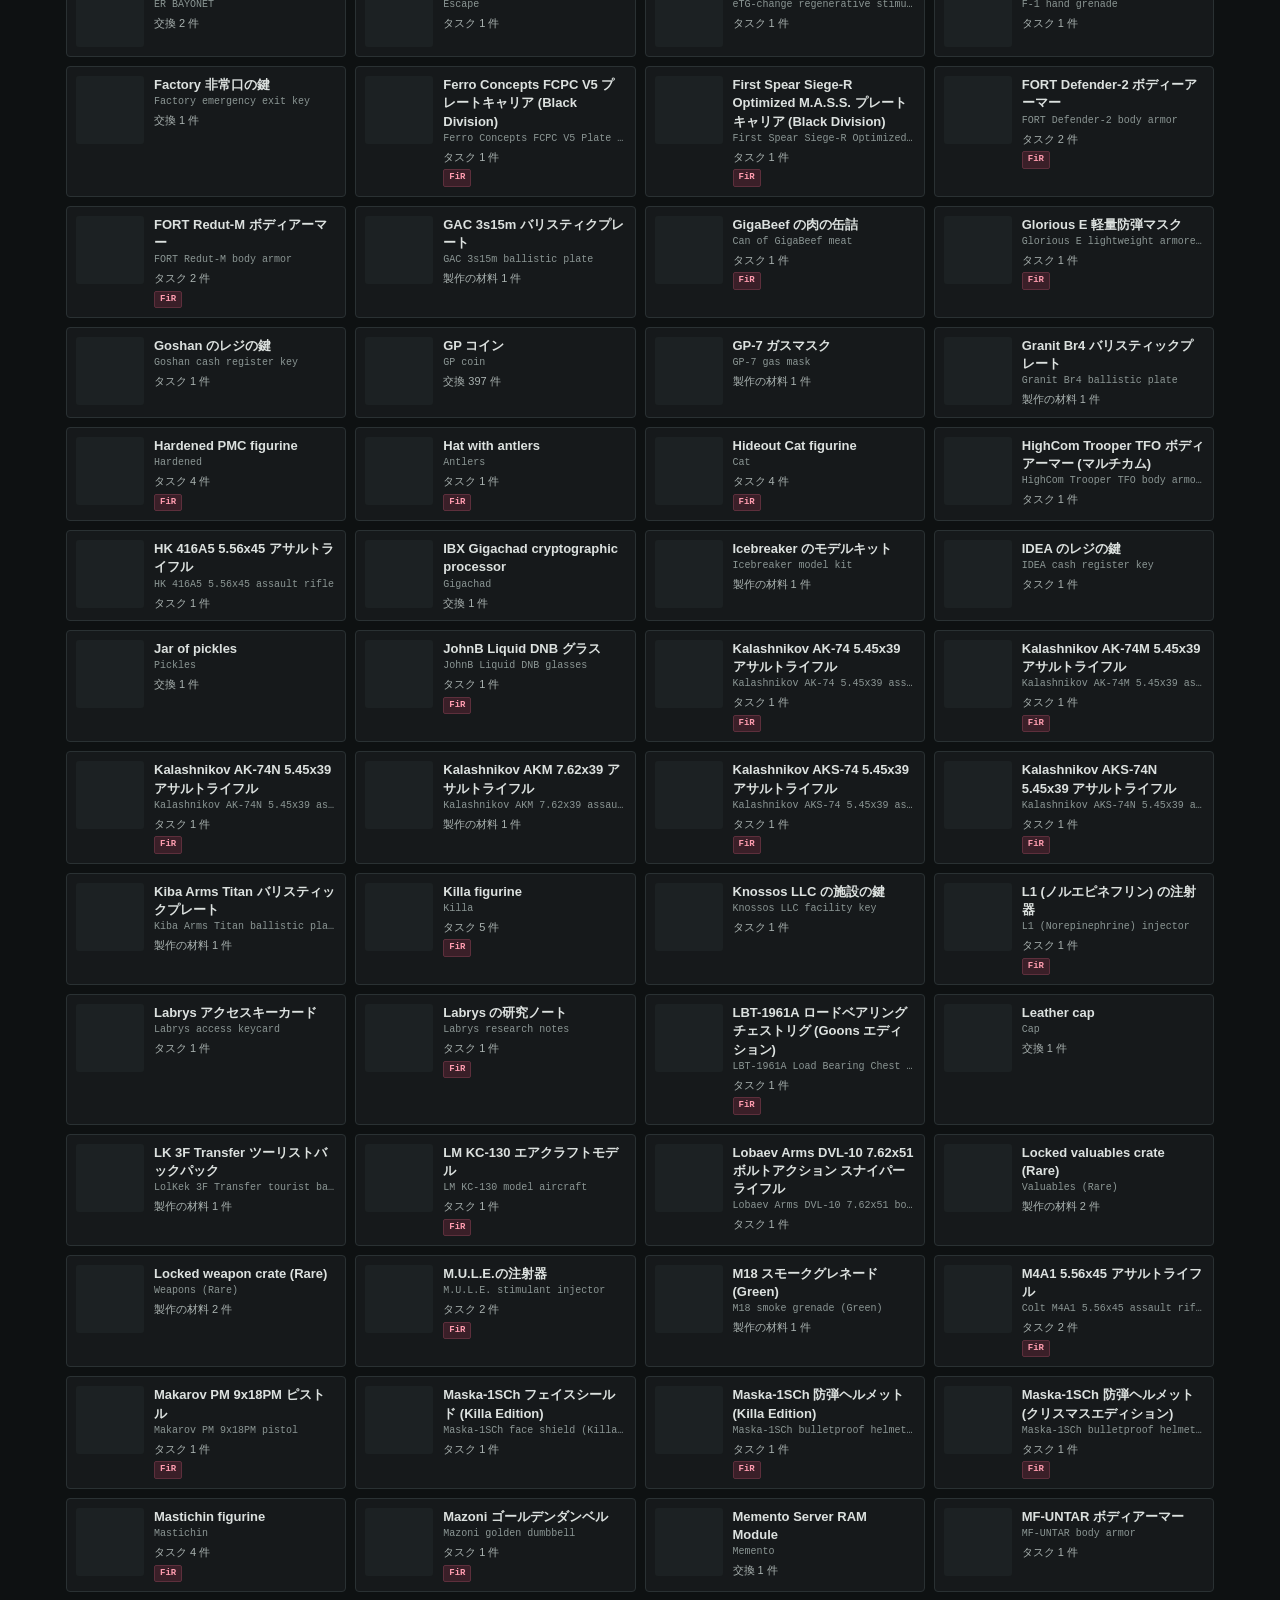
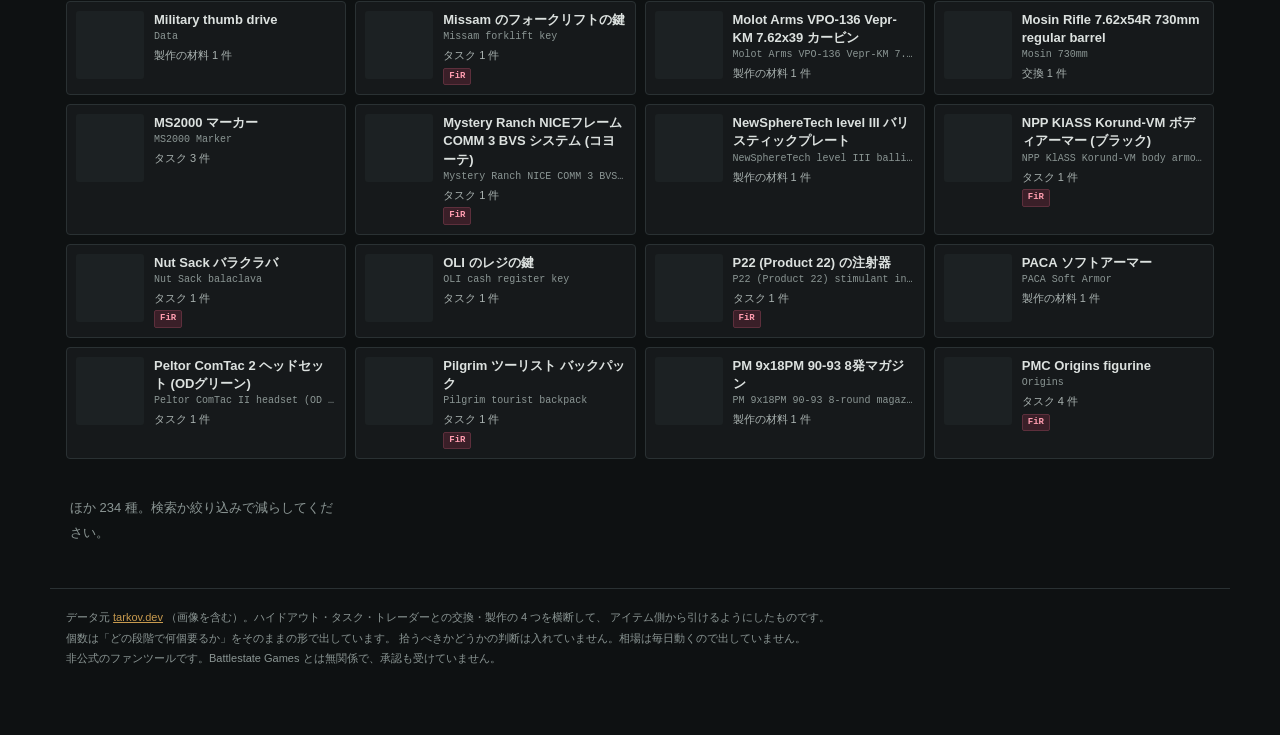
==== commit b1053c18: "拾うべきかどうかの判断を表示しないようにした 「必ず拾う」「拾う価値あり」は、こちらが決めることではなかった。 何に何個要るかを出せば、判断は見る人がすればよい。  - 優先度のラベルを全部外した -" ====
--- a/items.html
+++ b/items.html
@@ -85,10 +85,6 @@
              margin-top: 3px; line-height: 1.5; }
 .card .tags { display: flex; gap: 4px; flex-wrap: wrap; margin-top: 4px; }
 
-.pri { font: 700 9px/1.5 var(--mono); padding: 1px 5px; border-radius: 2px; white-space: nowrap; }
-.pri.p3 { background: #e5484d; color: #fff; }
-.pri.p2 { background: #e8c07a; color: #1a1408; }
-.pri.p1 { background: var(--panel-2); color: var(--muted); border: 1px solid var(--rule); }
 .fir { font: 700 9px/1.5 var(--mono); padding: 1px 5px; border-radius: 2px;
        background: #3a1f28; color: #ff9db0; border: 1px solid #5d2f3c; }
 
@@ -163,7 +159,7 @@
       <select id="cat"><option value="">すべて</option></select>
       <label class="sel" for="sort">並び</label>
       <select id="sort">
-        <option value="pri">優先度順</option>
+        <option value="uses">用途の多い順</option>
         <option value="hideout">ハイドアウトで要る数</option>
         <option value="task">タスクの件数</option>
         <option value="name">名前順</option>
@@ -182,7 +178,8 @@
   データ元 <a href="https://tarkov.dev/" target="_blank" rel="noopener noreferrer">tarkov.dev</a>
   （画像を含む）。ハイドアウト・タスク・トレーダーとの交換・製作の 4 つを横断して、
   アイテム側から引けるようにしたものです。<br>
-  個数は「どの段階で何個要るか」をそのまま出しています。相場は毎日動くので出していません。<br>
+  個数は「どの段階で何個要るか」をそのままの形で出しています。
+  拾うべきかどうかの判断は入れていません。相場は毎日動くので出していません。<br>
   非公式のファンツールです。Battlestate Games とは無関係で、承認も受けていません。
 </footer>
 
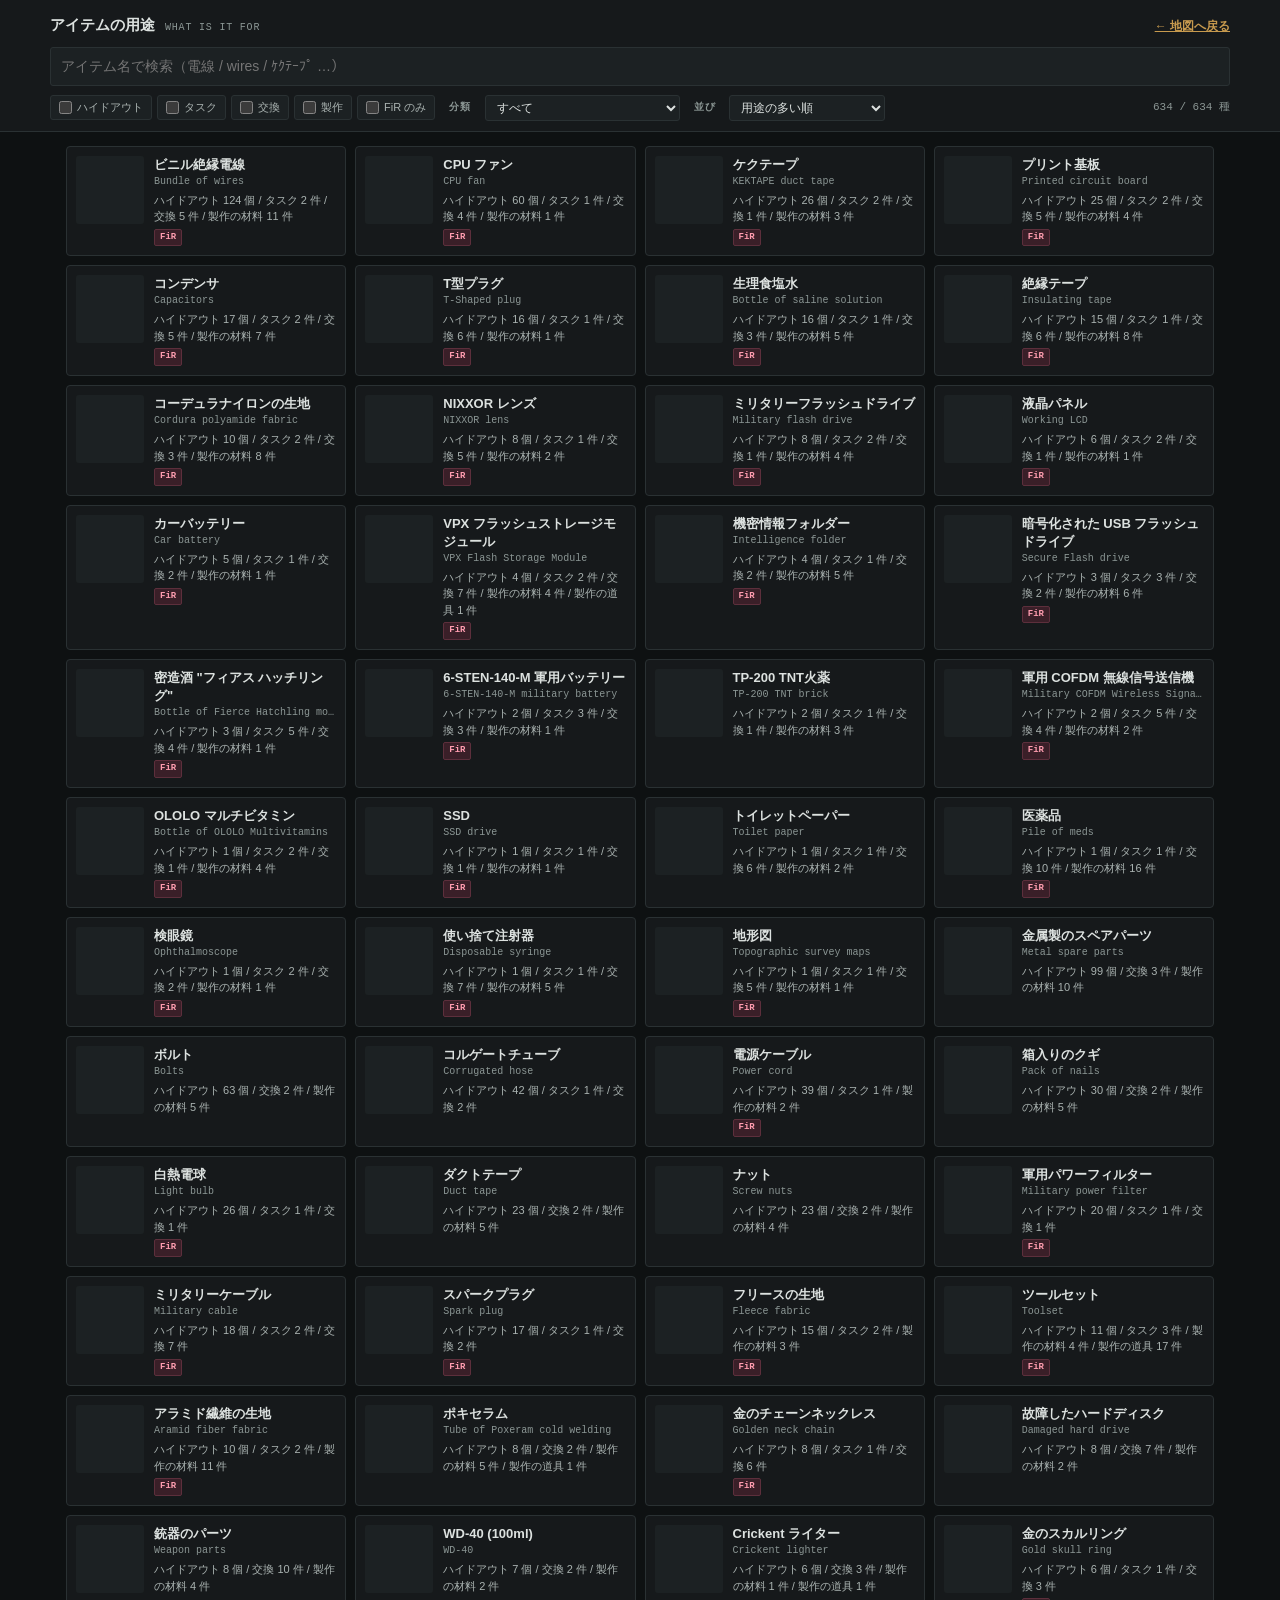
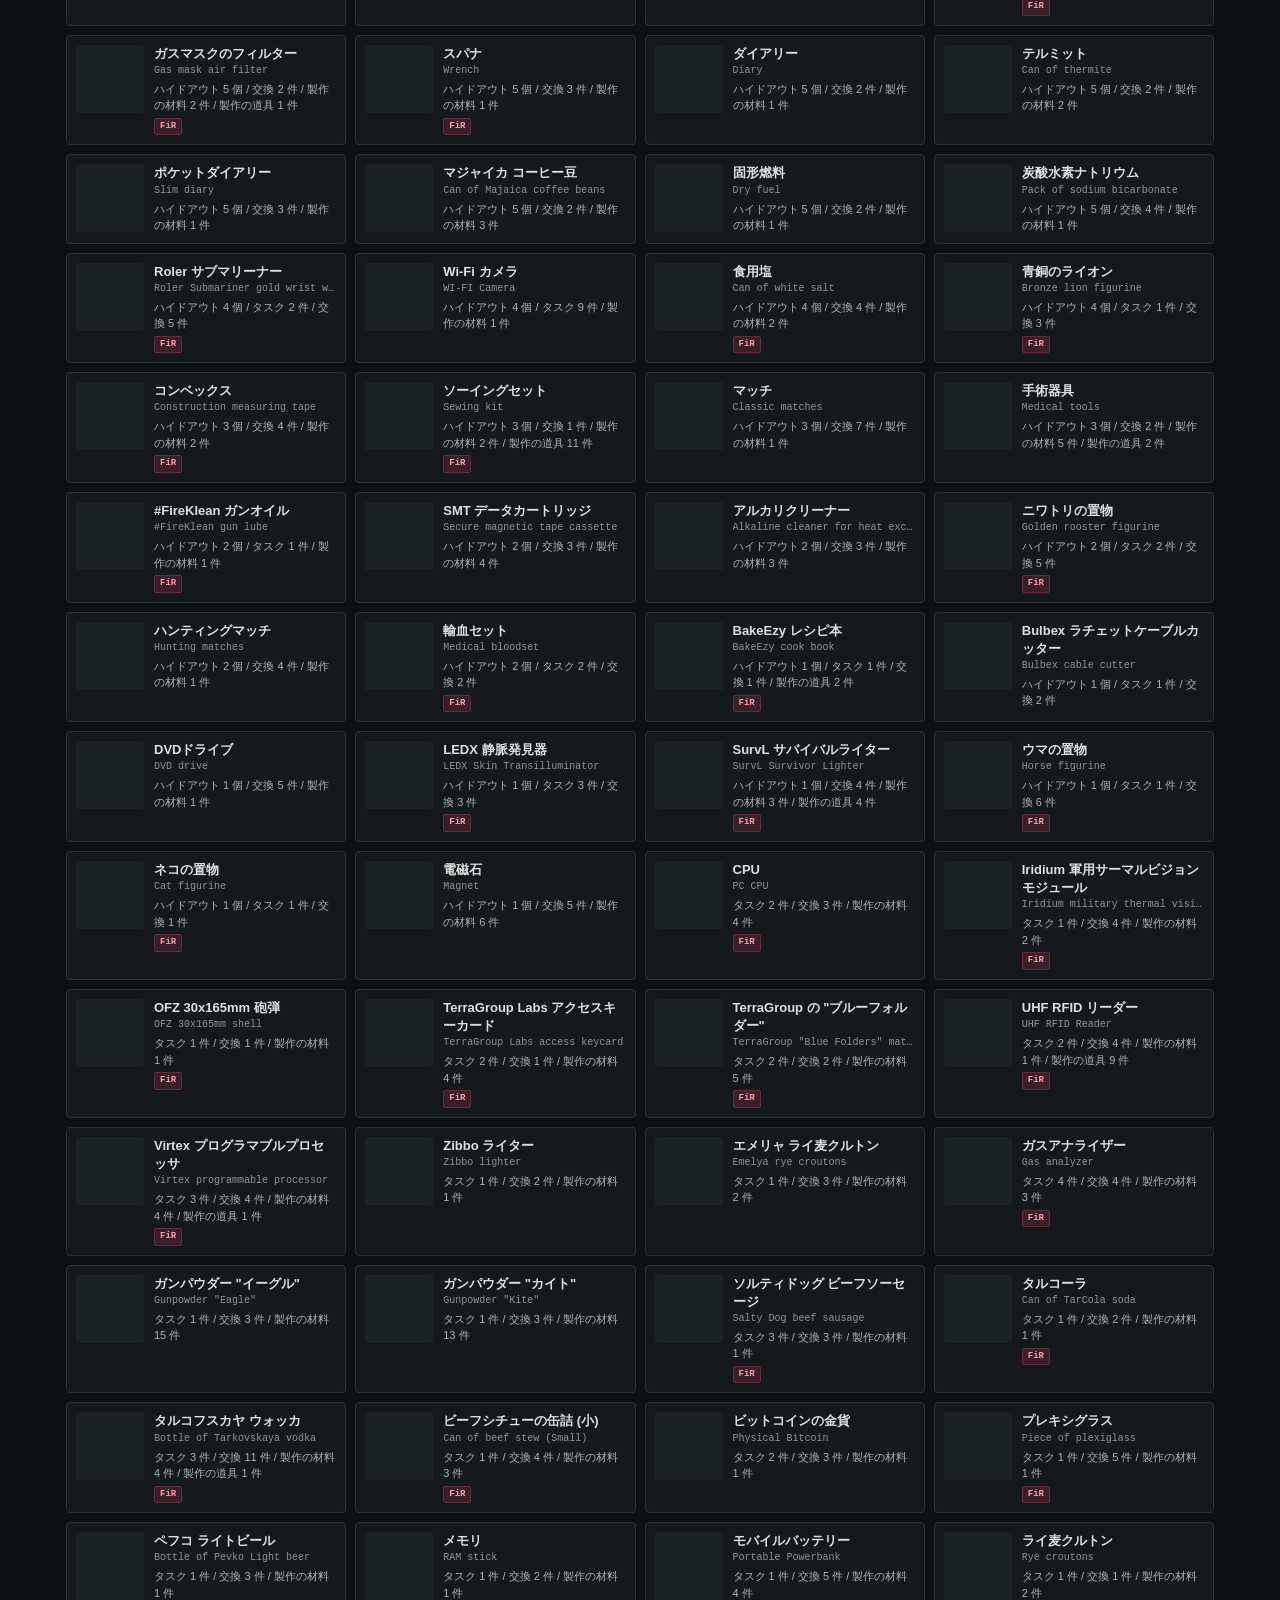
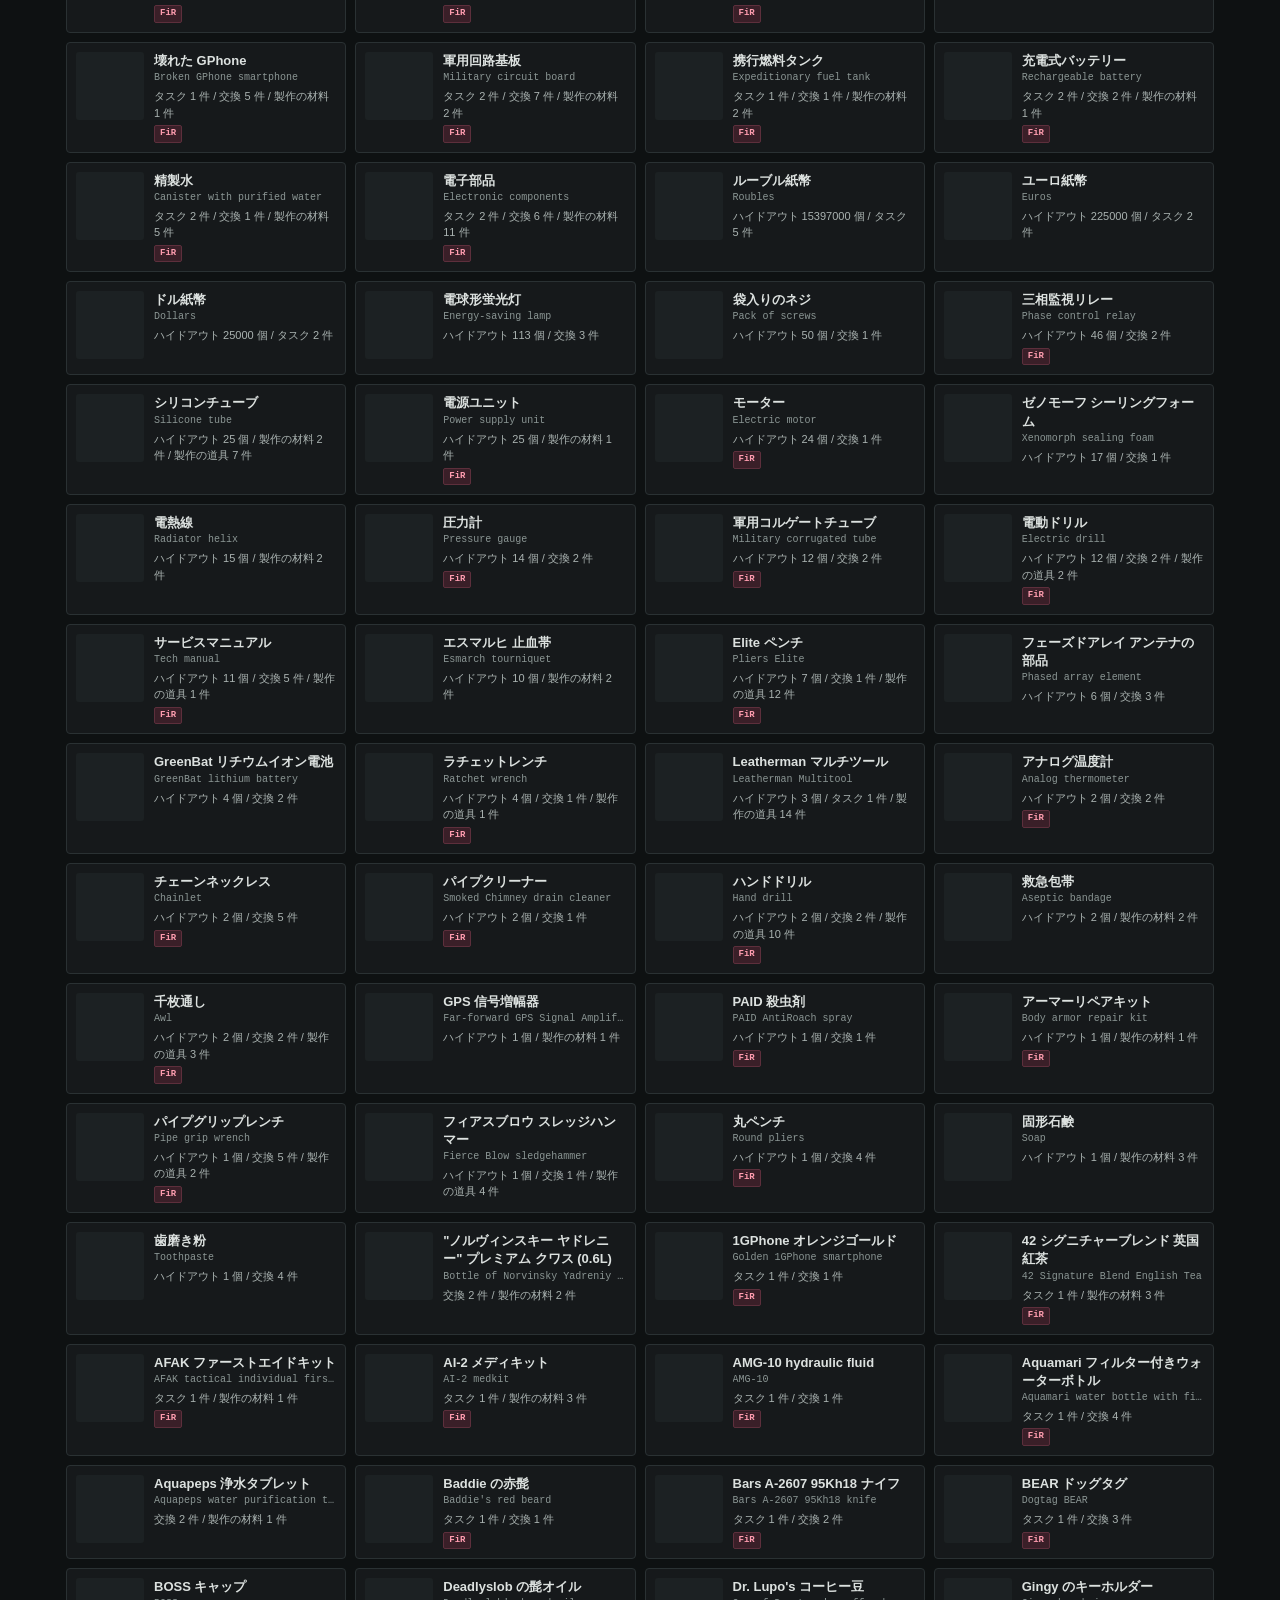
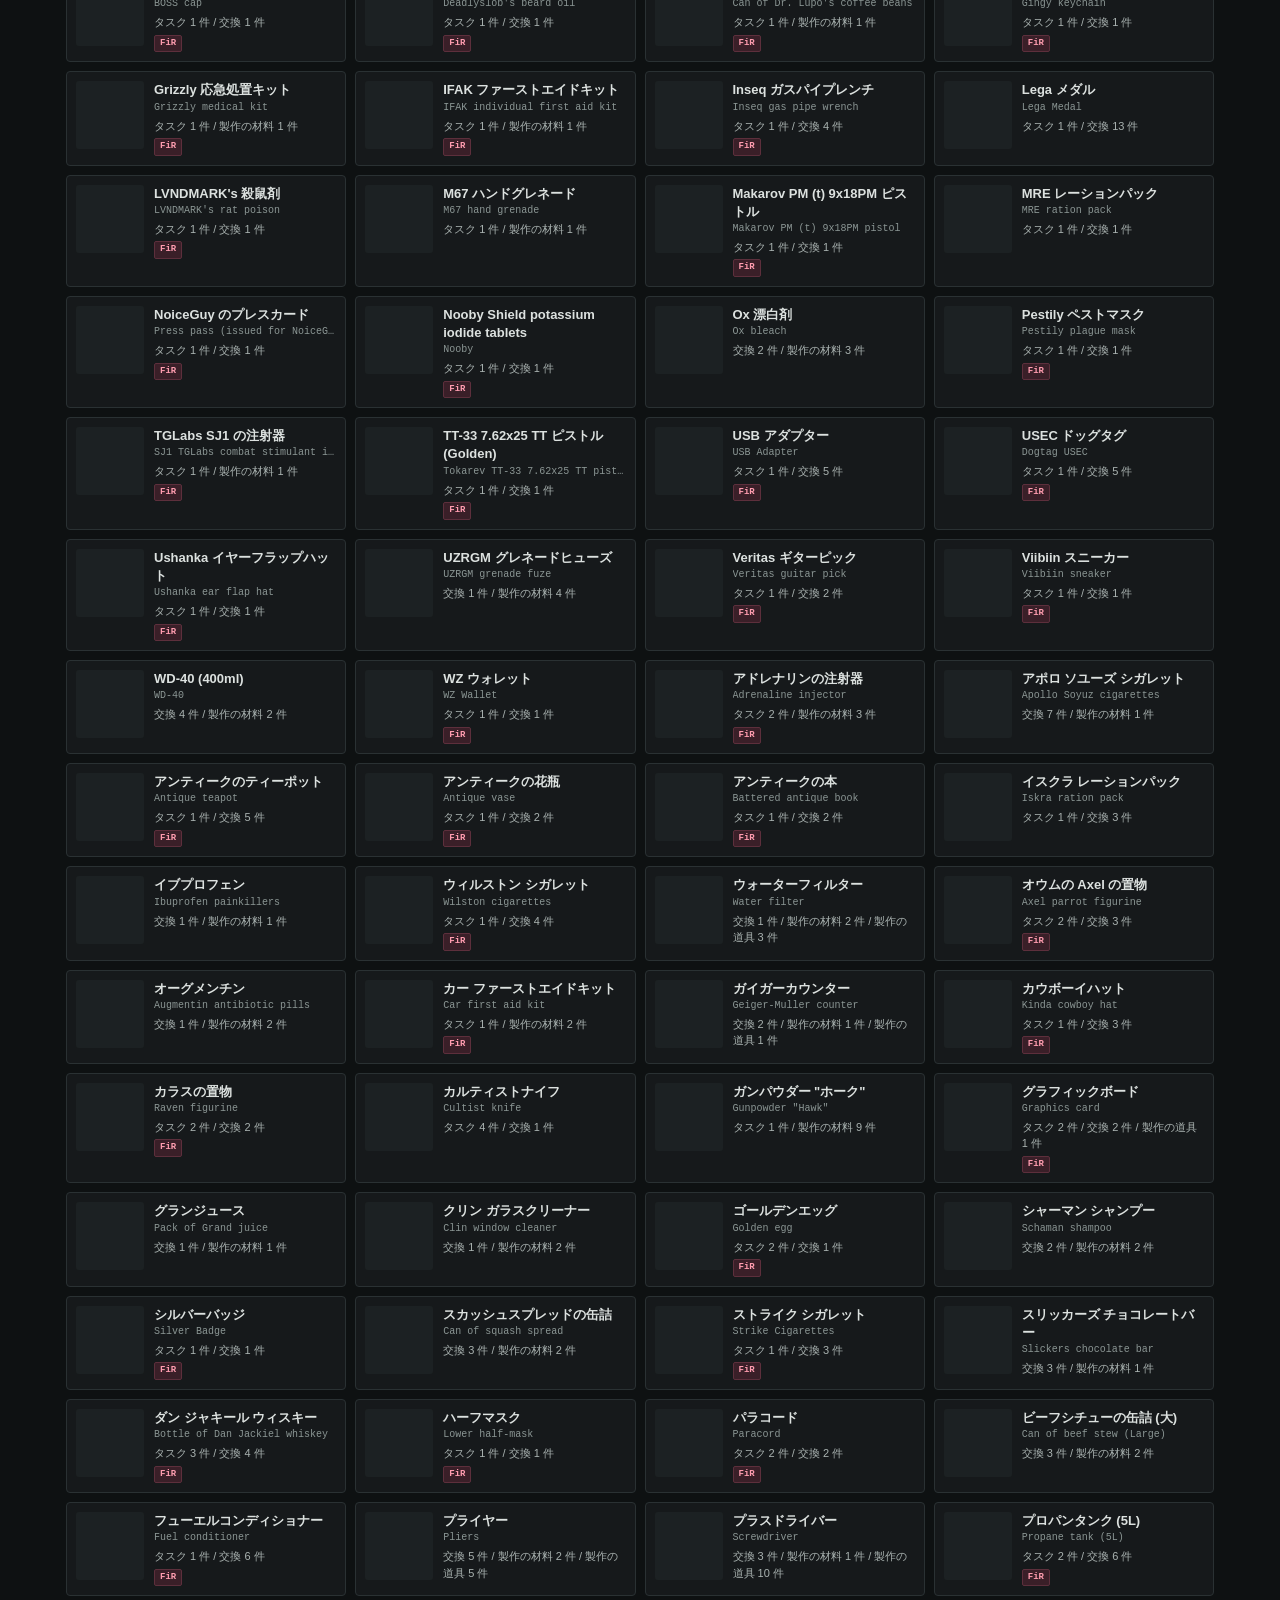
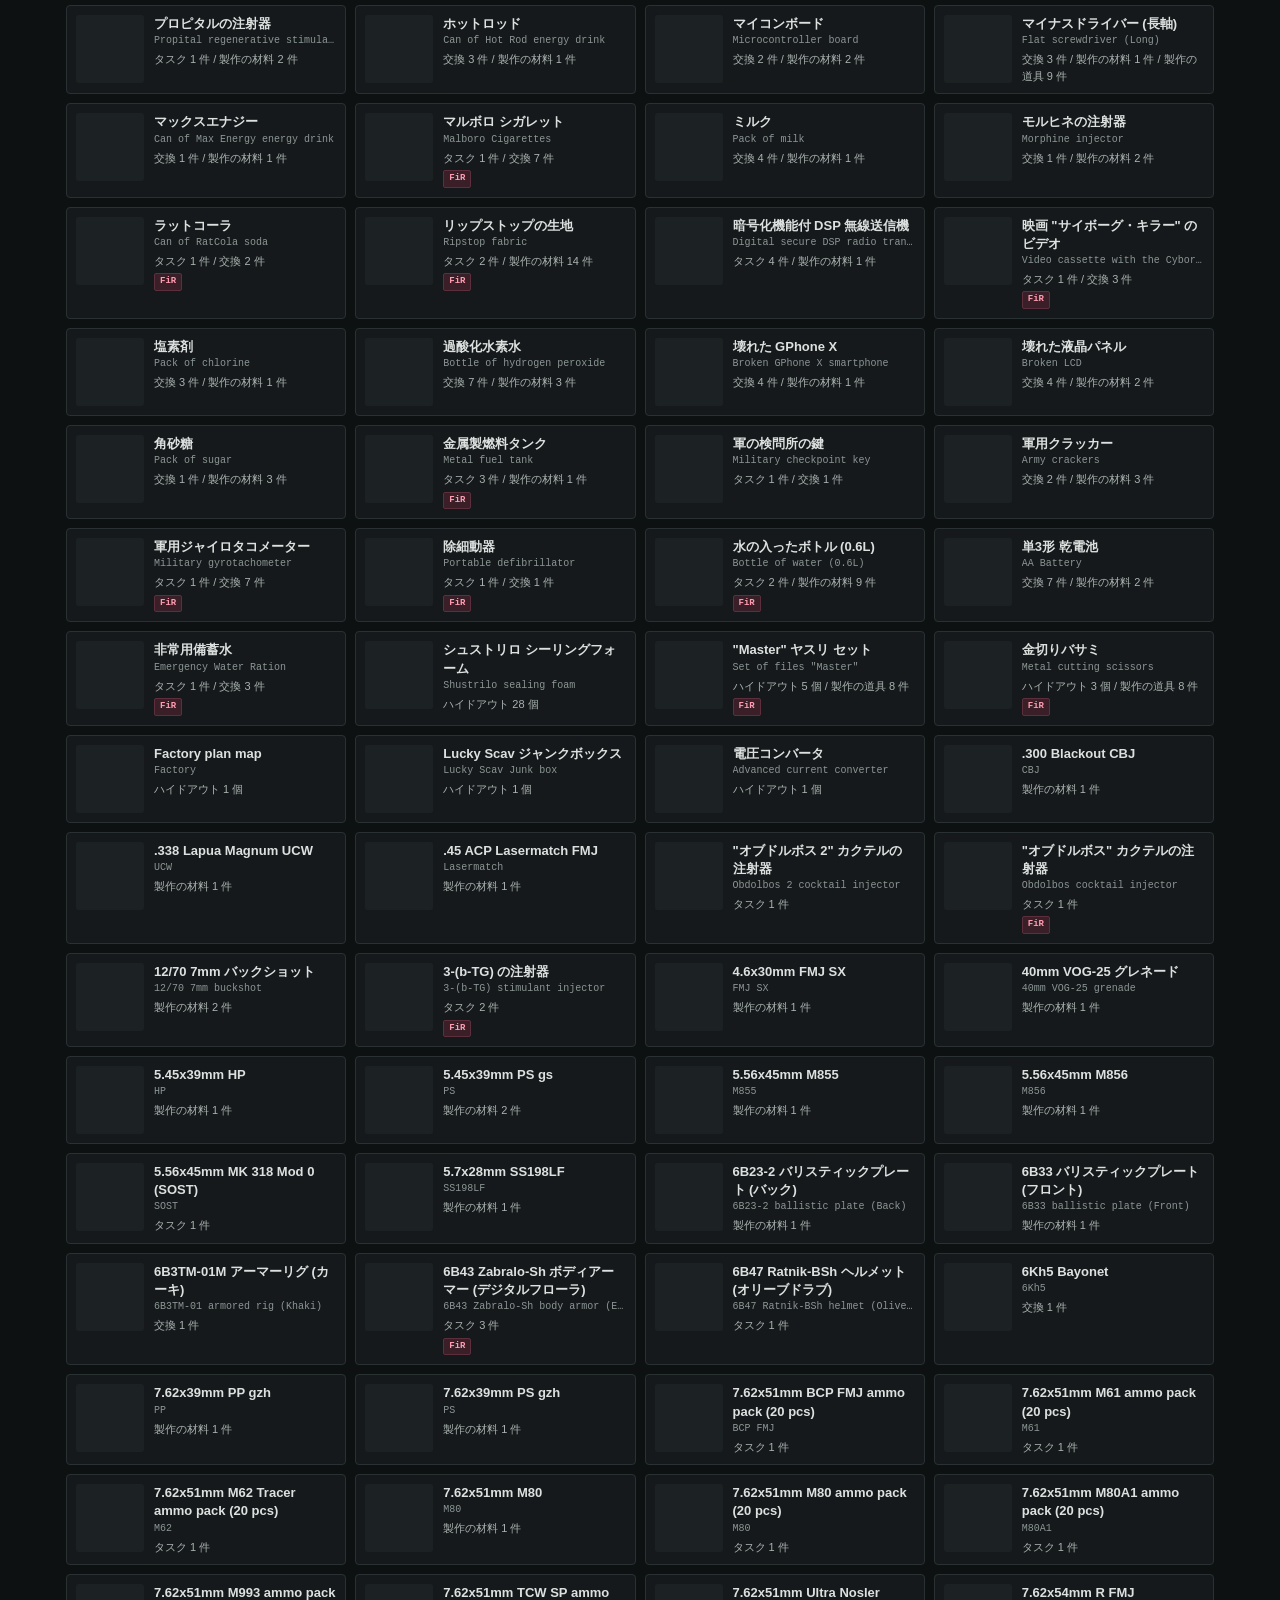
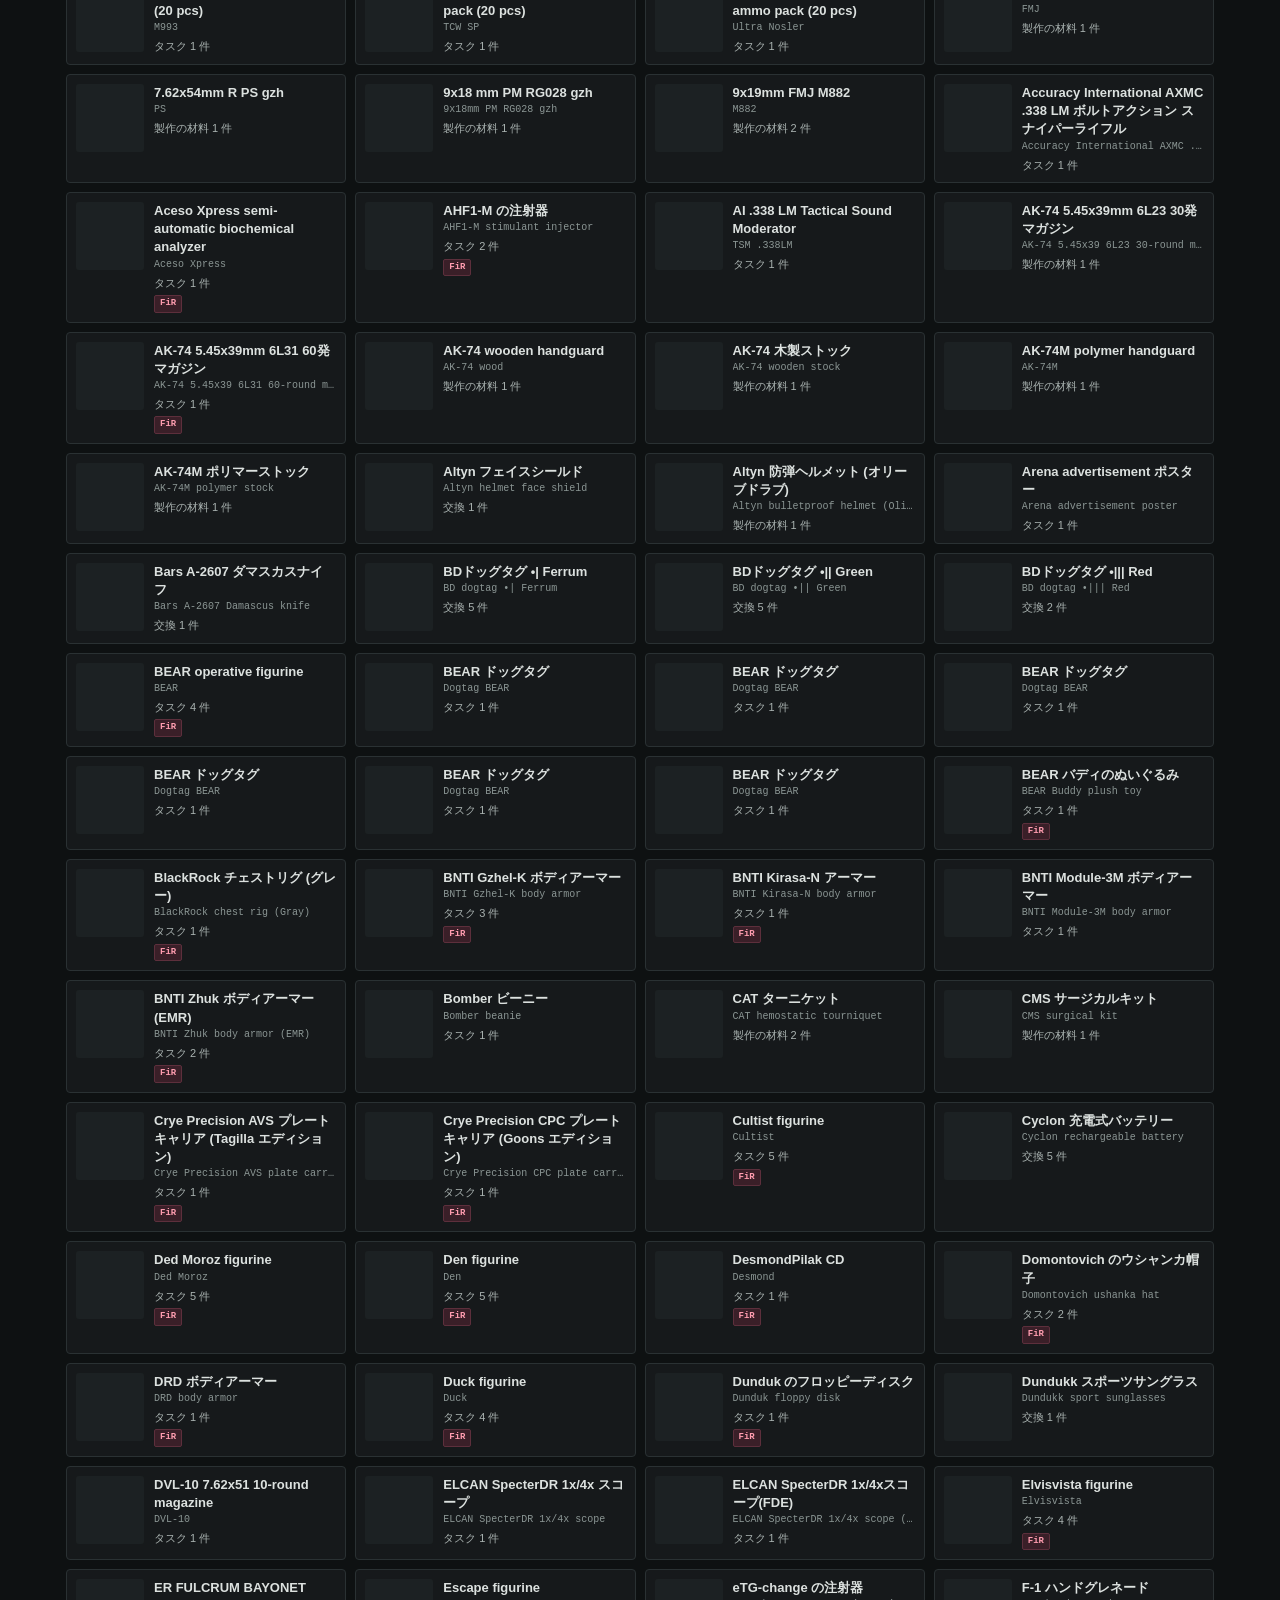
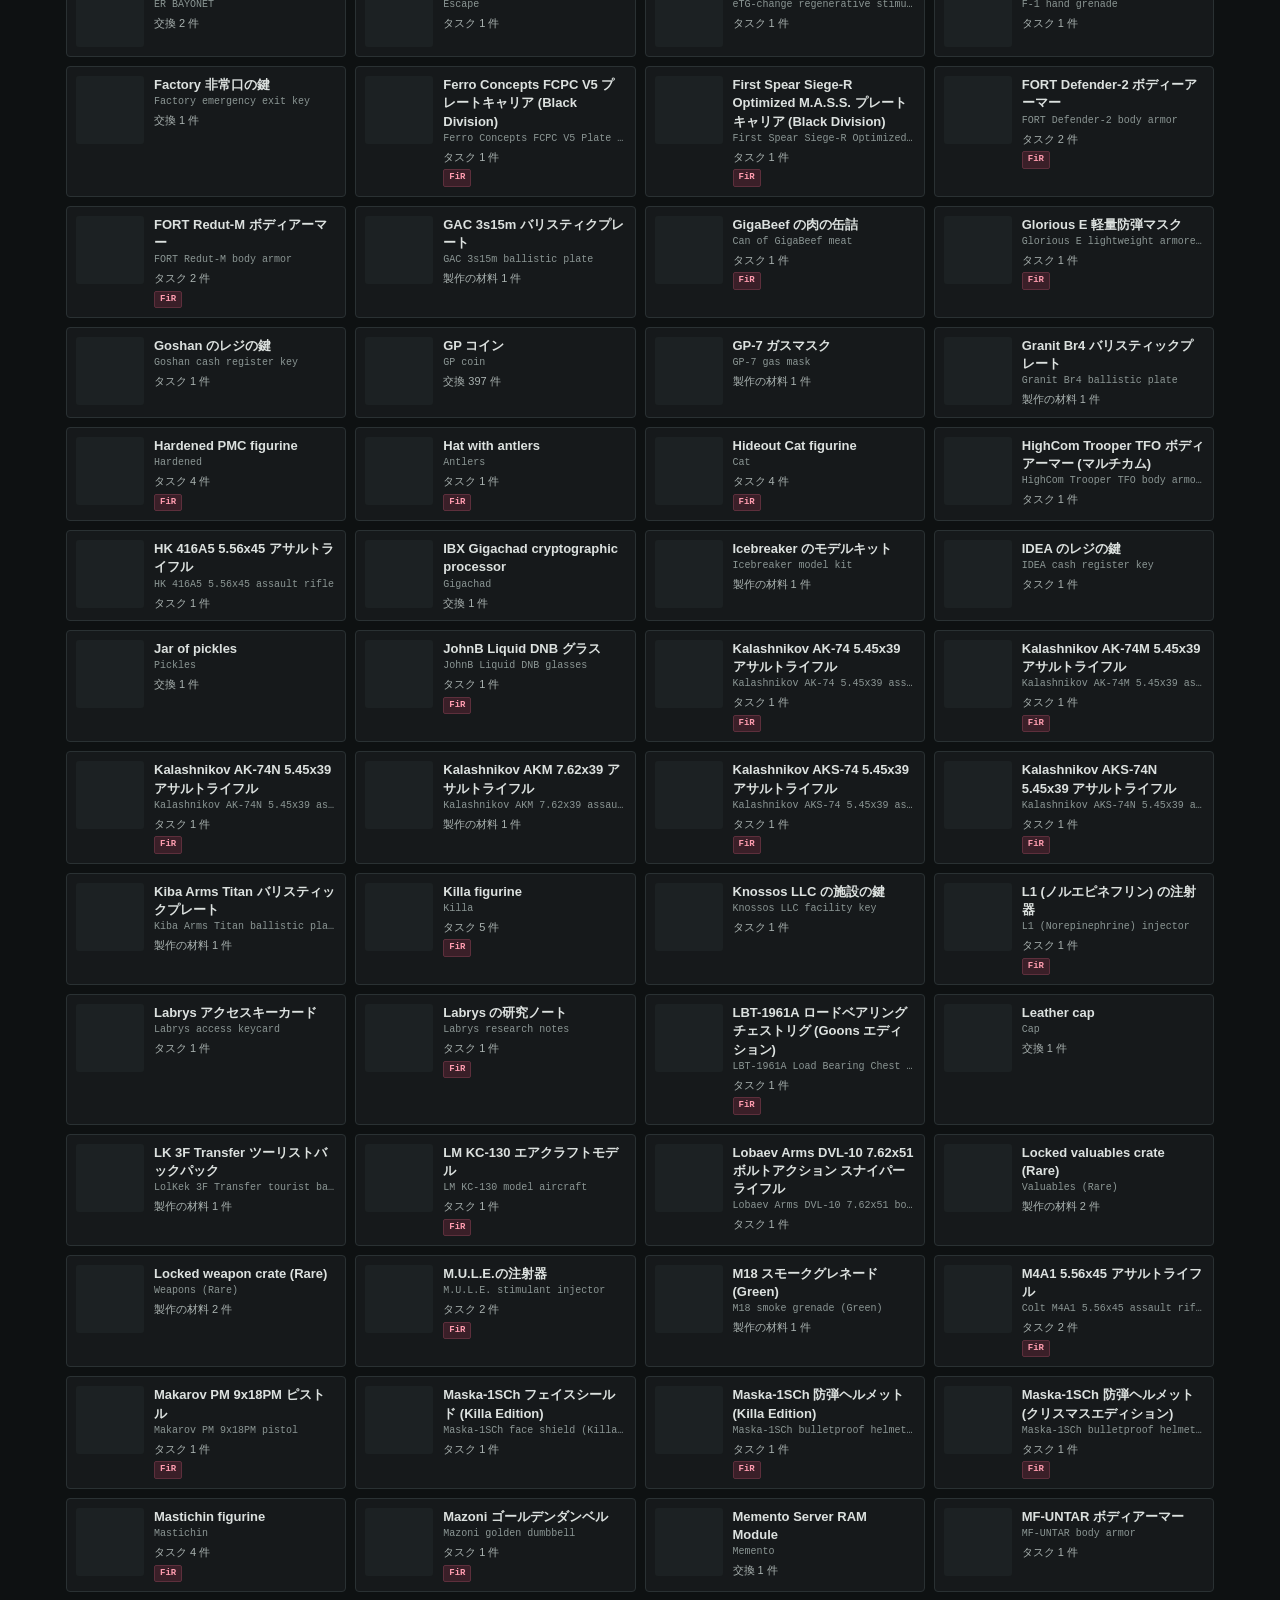
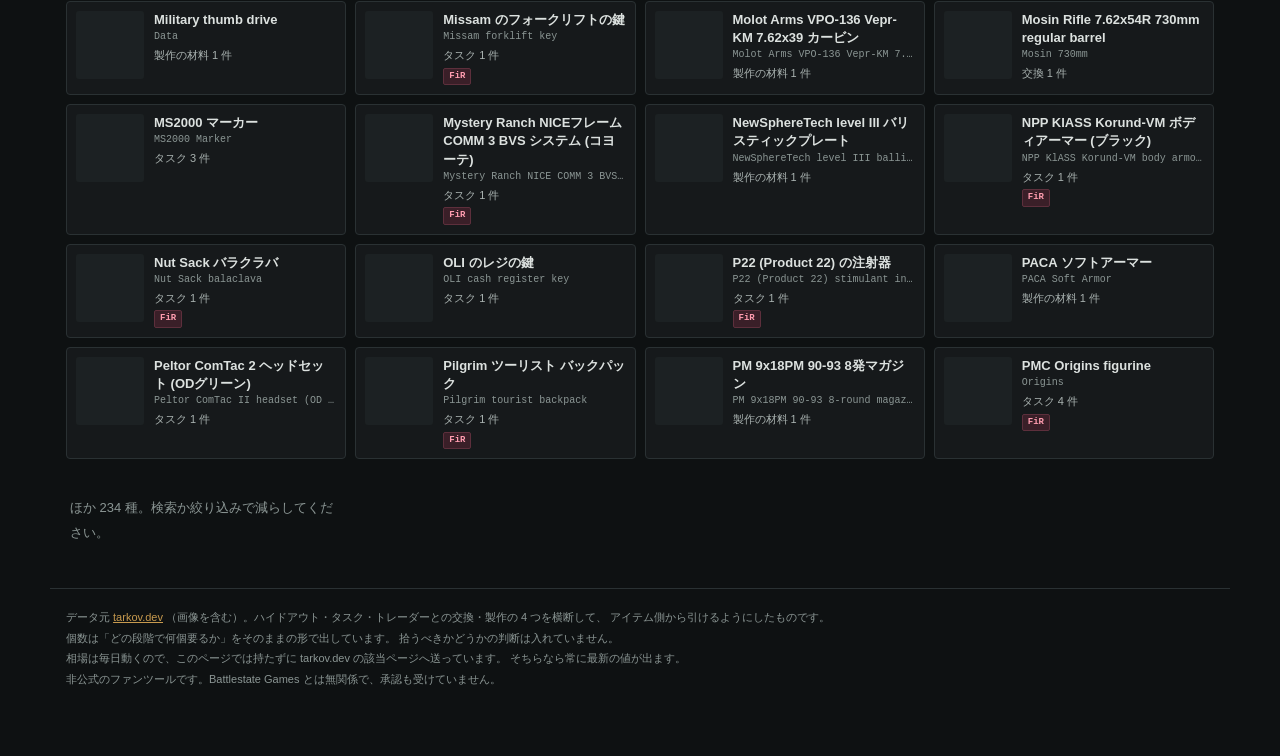
==== commit e9a1453f: "相場は持たず、tarkov.dev の該当ページへ送るようにした アイテムの詳細に「tarkov.dev で現在の相場を見る」を足した。634 件すべて。  ## なぜ値を持たないか  相場は毎日動く" ====
--- a/items.html
+++ b/items.html
@@ -125,8 +125,14 @@
             padding: 3px 0; border-bottom: 1px dotted var(--rule); font-size: 12.5px; }
 #panel li:last-child { border-bottom: 0; }
 #panel li .c { font: 600 12px/1.6 var(--mono); color: var(--accent); white-space: nowrap; }
+/* Wiki へ飛べる行。下線で「押せる」ことが分かるようにする */
+#panel li a { color: var(--ink); text-decoration: underline;
+              text-decoration-color: var(--rule); text-underline-offset: 2px; }
+#panel li a:hover { color: var(--accent); text-decoration-color: var(--accent); }
 #panel .note { color: var(--muted); font-size: 11.5px; margin-top: 10px; line-height: 1.8; }
-#panel .wikilink { display: inline-block; margin-top: 11px; font-size: 12px; }
+#panel .links { display: flex; gap: 14px; flex-wrap: wrap; margin-top: 13px;
+                padding-top: 11px; border-top: 1px solid var(--rule); }
+#panel .links a { font-size: 12px; }
 
 footer { max-width: 1180px; margin: 0 auto; padding: 18px 16px;
          color: var(--muted); font-size: 11px; line-height: 1.9;
@@ -179,7 +185,9 @@
   （画像を含む）。ハイドアウト・タスク・トレーダーとの交換・製作の 4 つを横断して、
   アイテム側から引けるようにしたものです。<br>
   個数は「どの段階で何個要るか」をそのままの形で出しています。
-  拾うべきかどうかの判断は入れていません。相場は毎日動くので出していません。<br>
+  拾うべきかどうかの判断は入れていません。<br>
+  相場は毎日動くので、このページでは持たずに tarkov.dev の該当ページへ送っています。
+  そちらなら常に最新の値が出ます。<br>
   非公式のファンツールです。Battlestate Games とは無関係で、承認も受けていません。
 </footer>
 
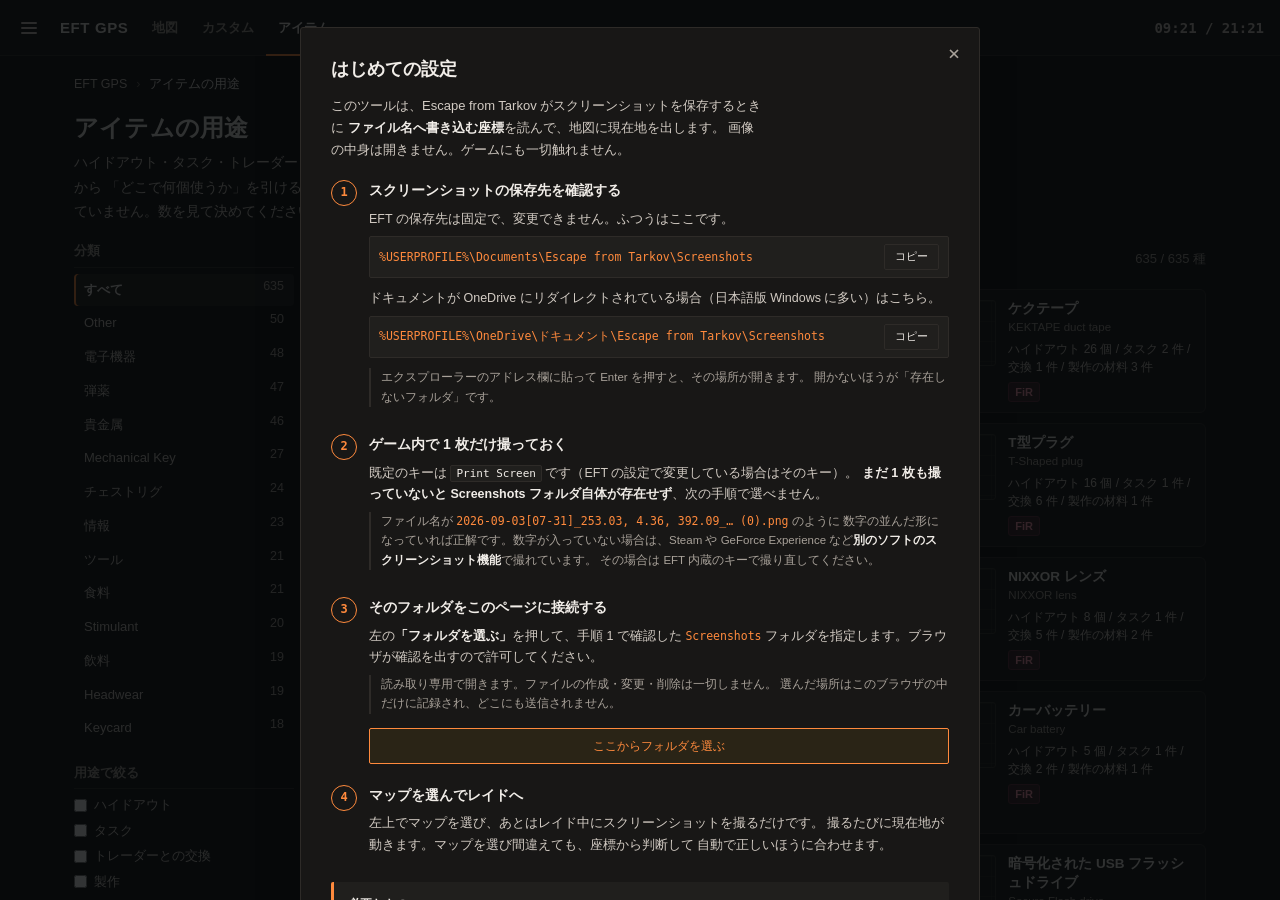
==== commit d4163fec: "銃ごとのおすすめカスタムを足し、地図・カスタム・アイテムを 1 つのページにまとめた - カスタム（#/builds）: 反動最小・バランス・エルゴ最大の 3 通りを、tarkov.dev の部品デー" ====
--- a/items.html
+++ b/items.html
@@ -2,199 +2,18 @@
 <html lang="ja">
 <head>
 <meta charset="utf-8">
-<meta name="viewport" content="width=device-width, initial-scale=1, viewport-fit=cover">
-<title>アイテムの用途 — EFT 測位クライアント</title>
+<meta name="viewport" content="width=device-width, initial-scale=1">
+<title>アイテムの用途 — EFT GPS</title>
 <meta name="theme-color" content="#0e1112">
-<link rel="icon" href="./icons/icon-192.png">
-<link rel="manifest" href="./manifest.webmanifest">
-<style>
-:root {
-  --bg: #0e1112; --panel: #16191b; --panel-2: #1c2123; --rule: #2a3133;
-  --ink: #dce1df; --ink-2: #aab3b1; --muted: #8b9694;
-  --accent: #c79a4e; --ok: #7fa877; --warn: #c9776c; --info: #7fa6c4;
-  --mono: "IBM Plex Mono", "SFMono-Regular", Consolas, monospace;
-  --sans: "Hiragino Kaku Gothic ProN", "Yu Gothic", "Meiryo", sans-serif;
-  color-scheme: dark;
-}
-* { box-sizing: border-box; }
-html, body { margin: 0; }
-body {
-  background: var(--bg); color: var(--ink); font: 13px/1.7 var(--sans);
-  padding: 0 0 48px;
-}
-a { color: var(--accent); }
-
-/* ------------------------------------------------------------ 見出し */
-header {
-  position: sticky; top: 0; z-index: 20; background: var(--panel);
-  border-bottom: 1px solid var(--rule); padding: 12px 16px 10px;
-}
-.wrap { max-width: 1180px; margin: 0 auto; }
-h1 { margin: 0; font-size: 15px; font-weight: 600; display: flex; gap: 10px;
-     align-items: baseline; flex-wrap: wrap; }
-h1 small { font: 400 10px/1.5 var(--mono); color: var(--muted);
-           letter-spacing: .08em; text-transform: uppercase; }
-h1 a.back { margin-left: auto; font-size: 12px; }
-
-#q {
-  width: 100%; margin-top: 9px; background: var(--panel-2); color: var(--ink);
-  border: 1px solid var(--rule); border-radius: 3px; padding: 8px 10px;
-  font: 14px/1.5 var(--sans);
-}
-#q:focus { outline: 1px solid var(--accent); }
-
-.tools { display: flex; gap: 14px; flex-wrap: wrap; margin-top: 9px; align-items: center; }
-.chips { display: flex; gap: 5px; flex-wrap: wrap; }
-.chip {
-  display: inline-flex; align-items: center; gap: 5px; cursor: pointer;
-  background: var(--panel-2); border: 1px solid var(--rule); border-radius: 3px;
-  padding: 3px 8px; font: 11px/1.6 var(--sans); color: var(--ink-2);
-}
-.chip input { margin: 0; accent-color: var(--accent); }
-.chip:has(input:checked) { border-color: var(--accent); color: var(--accent); }
-.tools label.sel { font: 600 10px/1.6 var(--mono); letter-spacing: .08em; color: var(--muted); }
-select {
-  background: var(--panel-2); color: var(--ink); border: 1px solid var(--rule);
-  border-radius: 3px; padding: 4px 7px; font: 12px var(--sans); max-width: 210px;
-}
-#count { font: 11px/1.6 var(--mono); color: var(--muted); margin-left: auto; }
-
-/* ------------------------------------------------------------ 一覧 */
-main { max-width: 1180px; margin: 0 auto; padding: 14px 16px; }
-#grid {
-  display: grid; gap: 9px;
-  grid-template-columns: repeat(auto-fill, minmax(260px, 1fr));
-}
-.card {
-  display: grid; grid-template-columns: 68px 1fr; gap: 10px; text-align: left;
-  background: var(--panel); border: 1px solid var(--rule); border-radius: 4px;
-  padding: 9px; cursor: pointer; color: var(--ink); font: inherit;
-}
-.card:hover { border-color: var(--accent); }
-.card .pic {
-  width: 68px; height: 68px; display: grid; place-items: center;
-  background: var(--panel-2); border-radius: 3px; overflow: hidden;
-}
-.card .pic img { max-width: 100%; max-height: 100%; display: block; }
-/* span を並べているので、block にしないと 1 行に繋がってしまう */
-.card > span:last-child { min-width: 0; }
-.card .nm { display: block; font-size: 13px; font-weight: 600; line-height: 1.4; }
-.card .en { display: block; font: 10px/1.5 var(--mono); color: var(--muted);
-            overflow: hidden; text-overflow: ellipsis; white-space: nowrap; }
-.card .use { display: block; font-size: 11px; color: var(--ink-2);
-             margin-top: 3px; line-height: 1.5; }
-.card .tags { display: flex; gap: 4px; flex-wrap: wrap; margin-top: 4px; }
-
-.fir { font: 700 9px/1.5 var(--mono); padding: 1px 5px; border-radius: 2px;
-       background: #3a1f28; color: #ff9db0; border: 1px solid #5d2f3c; }
-
-.empty { color: var(--muted); padding: 28px 4px; line-height: 1.9; }
-
-/* ------------------------------------------------------------ 詳細 */
-#detail[hidden] { display: none; }
-#detail {
-  position: fixed; inset: 0; z-index: 40; background: rgba(6,8,9,.72);
-  display: grid; place-items: center; padding: 20px;
-}
-#panel {
-  background: var(--panel); border: 1px solid var(--rule); border-radius: 6px;
-  max-width: 620px; width: 100%; max-height: 86vh; overflow-y: auto;
-  box-shadow: 0 18px 48px rgba(0,0,0,.6);
-}
-#panel .top { display: grid; grid-template-columns: 96px 1fr auto; gap: 13px;
-              padding: 15px; border-bottom: 1px solid var(--rule); align-items: start; }
-#panel .top .pic { width: 96px; height: 96px; display: grid; place-items: center;
-                   background: var(--panel-2); border-radius: 4px; overflow: hidden; }
-#panel .top .pic img { max-width: 100%; max-height: 100%; }
-#panel h2 { margin: 0 0 3px; font-size: 17px; font-weight: 600; }
-#panel .en2 { font: 11px/1.6 var(--mono); color: var(--muted); }
-#panel .top .tags { margin-top: 6px; display: flex; gap: 5px; flex-wrap: wrap; }
-#close { background: transparent; border: 1px solid var(--rule); border-radius: 3px;
-         color: var(--muted); cursor: pointer; padding: 3px 9px; font: 15px/1.2 var(--mono); }
-#close:hover { color: var(--ink); border-color: var(--muted); }
-
-#panel .body { padding: 4px 15px 15px; }
-#panel section { margin-top: 13px; }
-#panel section > h3 {
-  margin: 0 0 4px; font: 600 10px/1.7 var(--mono); letter-spacing: .1em;
-  color: var(--muted); border-bottom: 1px solid var(--rule); padding-bottom: 3px;
-}
-#panel section > h3 b { color: var(--accent); font-weight: 700; }
-#panel ul { margin: 0; padding: 0; list-style: none; }
-#panel li { display: grid; grid-template-columns: 1fr auto; gap: 10px;
-            padding: 3px 0; border-bottom: 1px dotted var(--rule); font-size: 12.5px; }
-#panel li:last-child { border-bottom: 0; }
-#panel li .c { font: 600 12px/1.6 var(--mono); color: var(--accent); white-space: nowrap; }
-/* Wiki へ飛べる行。下線で「押せる」ことが分かるようにする */
-#panel li a { color: var(--ink); text-decoration: underline;
-              text-decoration-color: var(--rule); text-underline-offset: 2px; }
-#panel li a:hover { color: var(--accent); text-decoration-color: var(--accent); }
-#panel .note { color: var(--muted); font-size: 11.5px; margin-top: 10px; line-height: 1.8; }
-#panel .links { display: flex; gap: 14px; flex-wrap: wrap; margin-top: 13px;
-                padding-top: 11px; border-top: 1px solid var(--rule); }
-#panel .links a { font-size: 12px; }
-
-footer { max-width: 1180px; margin: 0 auto; padding: 18px 16px;
-         color: var(--muted); font-size: 11px; line-height: 1.9;
-         border-top: 1px solid var(--rule); }
-
-@media (max-width: 560px) {
-  #grid { grid-template-columns: 1fr; }
-  #panel .top { grid-template-columns: 72px 1fr auto; }
-  #panel .top .pic { width: 72px; height: 72px; }
-}
-</style>
+<!-- アイテムの用途は index.html の中の画面（#/items）に移った。
+     以前の URL（items.html?q=電線）をブックマークしている人のために、同じ検索のまま送る -->
+<script>
+  location.replace('./#/items' + location.search);
+</script>
+<noscript><meta http-equiv="refresh" content="0; url=./#/items"></noscript>
+<style>body { background: #0f0f10; color: #d2cbc3; font: 14px/1.7 sans-serif; padding: 2rem; } a { color: #ffa060; }</style>
 </head>
 <body>
-
-<header>
-  <div class="wrap">
-    <h1>アイテムの用途<small>what is it for</small>
-      <a class="back" href="./index.html">← 地図へ戻る</a></h1>
-    <input type="search" id="q" autocomplete="off"
-           placeholder="アイテム名で検索（電線 / wires / ｹｸﾃｰﾌﾟ …）">
-    <div class="tools">
-      <div class="chips" id="useFilter">
-        <label class="chip"><input type="checkbox" value="h"><span>ハイドアウト</span></label>
-        <label class="chip"><input type="checkbox" value="t"><span>タスク</span></label>
-        <label class="chip"><input type="checkbox" value="b"><span>交換</span></label>
-        <label class="chip"><input type="checkbox" value="c"><span>製作</span></label>
-        <label class="chip"><input type="checkbox" value="fir"><span>FiR のみ</span></label>
-      </div>
-      <label class="sel" for="cat">分類</label>
-      <select id="cat"><option value="">すべて</option></select>
-      <label class="sel" for="sort">並び</label>
-      <select id="sort">
-        <option value="uses">用途の多い順</option>
-        <option value="hideout">ハイドアウトで要る数</option>
-        <option value="task">タスクの件数</option>
-        <option value="name">名前順</option>
-      </select>
-      <span id="count"></span>
-    </div>
-  </div>
-</header>
-
-<main>
-  <div id="grid"></div>
-  <div id="empty" class="empty" hidden></div>
-</main>
-
-<footer>
-  データ元 <a href="https://tarkov.dev/" target="_blank" rel="noopener noreferrer">tarkov.dev</a>
-  （画像を含む）。ハイドアウト・タスク・トレーダーとの交換・製作の 4 つを横断して、
-  アイテム側から引けるようにしたものです。<br>
-  個数は「どの段階で何個要るか」をそのままの形で出しています。
-  拾うべきかどうかの判断は入れていません。<br>
-  相場は毎日動くので、このページでは持たずに tarkov.dev の該当ページへ送っています。
-  そちらなら常に最新の値が出ます。<br>
-  非公式のファンツールです。Battlestate Games とは無関係で、承認も受けていません。
-</footer>
-
-<div id="detail" hidden>
-  <div id="panel" role="dialog" aria-modal="true" aria-labelledby="dtitle"></div>
-</div>
-
-<script type="module" src="./src/app/items-page.js"></script>
+<p><a href="./#/items">アイテムの用途</a>へ移動します。</p>
 </body>
 </html>
